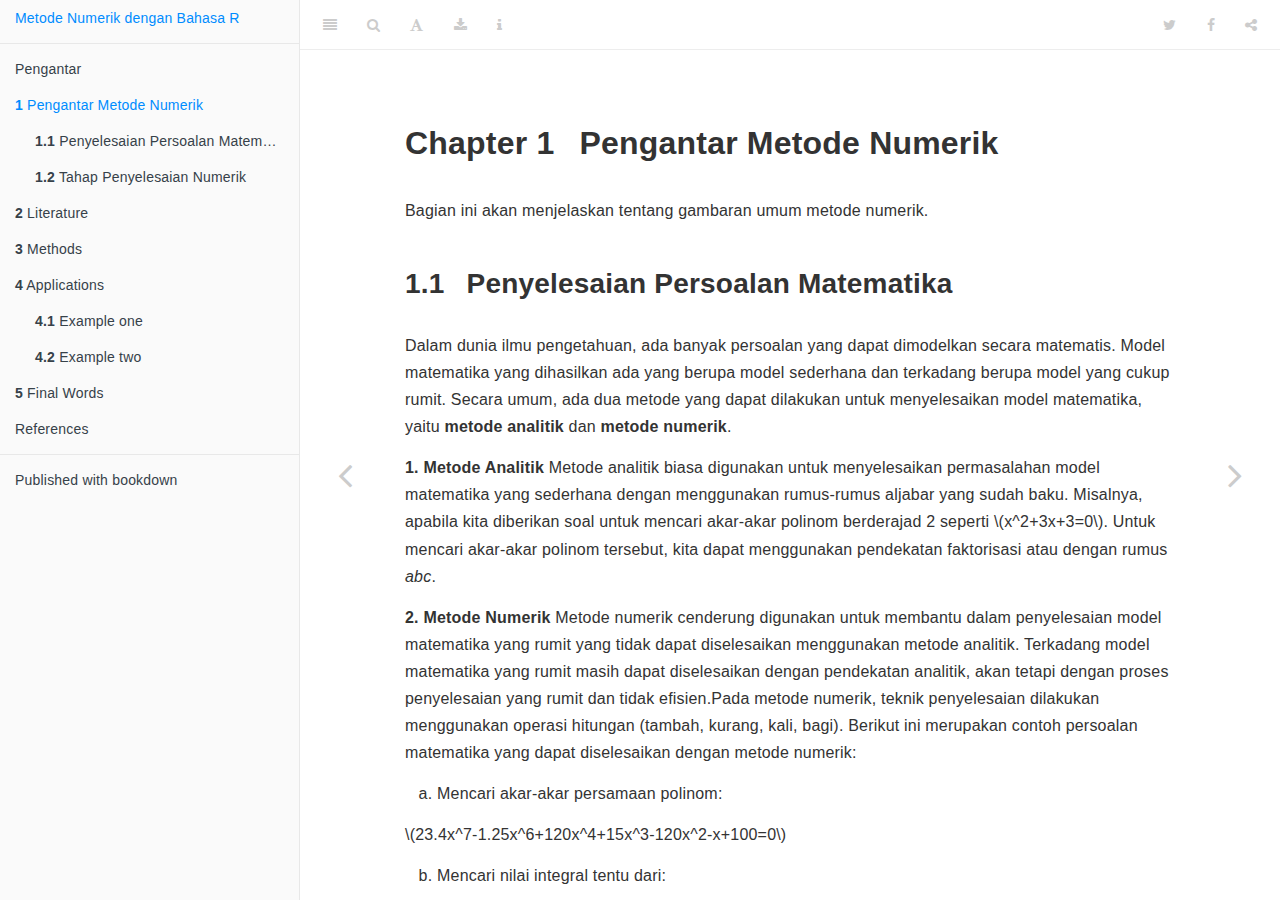
==== Metode Numerik/_book/intro.html @ 208b1498 "Rearrange files and folders" ====
<!DOCTYPE html>
<html lang="" xml:lang="">
<head>

  <meta charset="utf-8" />
  <meta http-equiv="X-UA-Compatible" content="IE=edge" />
  <title>Chapter 1 Pengantar Metode Numerik | Metode Numerik dengan Bahasa R</title>
  <meta name="description" content="Chapter 1 Pengantar Metode Numerik | Metode Numerik dengan Bahasa R" />
  <meta name="generator" content="bookdown 0.21 and GitBook 2.6.7" />

  <meta property="og:title" content="Chapter 1 Pengantar Metode Numerik | Metode Numerik dengan Bahasa R" />
  <meta property="og:type" content="book" />
  
  
  
  

  <meta name="twitter:card" content="summary" />
  <meta name="twitter:title" content="Chapter 1 Pengantar Metode Numerik | Metode Numerik dengan Bahasa R" />
  
  
  

<meta name="author" content="Tim Dosen Matematika Lanjut" />


<meta name="date" content="2020-11-02" />

  <meta name="viewport" content="width=device-width, initial-scale=1" />
  <meta name="apple-mobile-web-app-capable" content="yes" />
  <meta name="apple-mobile-web-app-status-bar-style" content="black" />
  
  
<link rel="prev" href="index.html"/>
<link rel="next" href="literature.html"/>
<script src="libs/jquery-2.2.3/jquery.min.js"></script>
<link href="libs/gitbook-2.6.7/css/style.css" rel="stylesheet" />
<link href="libs/gitbook-2.6.7/css/plugin-table.css" rel="stylesheet" />
<link href="libs/gitbook-2.6.7/css/plugin-bookdown.css" rel="stylesheet" />
<link href="libs/gitbook-2.6.7/css/plugin-highlight.css" rel="stylesheet" />
<link href="libs/gitbook-2.6.7/css/plugin-search.css" rel="stylesheet" />
<link href="libs/gitbook-2.6.7/css/plugin-fontsettings.css" rel="stylesheet" />
<link href="libs/gitbook-2.6.7/css/plugin-clipboard.css" rel="stylesheet" />









<script src="libs/accessible-code-block-0.0.1/empty-anchor.js"></script>
<link href="libs/anchor-sections-1.0/anchor-sections.css" rel="stylesheet" />
<script src="libs/anchor-sections-1.0/anchor-sections.js"></script>



<link rel="stylesheet" href="style.css" type="text/css" />
</head>

<body>



  <div class="book without-animation with-summary font-size-2 font-family-1" data-basepath=".">

    <div class="book-summary">
      <nav role="navigation">

<ul class="summary">
<li><a href="./">Metode Numerik dengan Bahasa R</a></li>

<li class="divider"></li>
<li class="chapter" data-level="" data-path="index.html"><a href="index.html"><i class="fa fa-check"></i>Pengantar</a></li>
<li class="chapter" data-level="1" data-path="intro.html"><a href="intro.html"><i class="fa fa-check"></i><b>1</b> Pengantar Metode Numerik</a><ul>
<li class="chapter" data-level="1.1" data-path="intro.html"><a href="intro.html#penyelesaian-persoalan-matematika"><i class="fa fa-check"></i><b>1.1</b> Penyelesaian Persoalan Matematika</a></li>
<li class="chapter" data-level="1.2" data-path="intro.html"><a href="intro.html#tahap-penyelesaian-numerik"><i class="fa fa-check"></i><b>1.2</b> Tahap Penyelesaian Numerik</a></li>
</ul></li>
<li class="chapter" data-level="2" data-path="literature.html"><a href="literature.html"><i class="fa fa-check"></i><b>2</b> Literature</a></li>
<li class="chapter" data-level="3" data-path="methods.html"><a href="methods.html"><i class="fa fa-check"></i><b>3</b> Methods</a></li>
<li class="chapter" data-level="4" data-path="applications.html"><a href="applications.html"><i class="fa fa-check"></i><b>4</b> Applications</a><ul>
<li class="chapter" data-level="4.1" data-path="applications.html"><a href="applications.html#example-one"><i class="fa fa-check"></i><b>4.1</b> Example one</a></li>
<li class="chapter" data-level="4.2" data-path="applications.html"><a href="applications.html#example-two"><i class="fa fa-check"></i><b>4.2</b> Example two</a></li>
</ul></li>
<li class="chapter" data-level="5" data-path="final-words.html"><a href="final-words.html"><i class="fa fa-check"></i><b>5</b> Final Words</a></li>
<li class="chapter" data-level="" data-path="references.html"><a href="references.html"><i class="fa fa-check"></i>References</a></li>
<li class="divider"></li>
<li><a href="https://github.com/rstudio/bookdown" target="blank">Published with bookdown</a></li>

</ul>

      </nav>
    </div>

    <div class="book-body">
      <div class="body-inner">
        <div class="book-header" role="navigation">
          <h1>
            <i class="fa fa-circle-o-notch fa-spin"></i><a href="./">Metode Numerik dengan Bahasa R</a>
          </h1>
        </div>

        <div class="page-wrapper" tabindex="-1" role="main">
          <div class="page-inner">

            <section class="normal" id="section-">
<div id="intro" class="section level1">
<h1><span class="header-section-number">Chapter 1</span> Pengantar Metode Numerik</h1>
<p>Bagian ini akan menjelaskan tentang gambaran umum metode numerik.</p>
<div id="penyelesaian-persoalan-matematika" class="section level2">
<h2><span class="header-section-number">1.1</span> Penyelesaian Persoalan Matematika</h2>
<p>Dalam dunia ilmu pengetahuan, ada banyak persoalan yang dapat dimodelkan secara matematis. Model matematika yang dihasilkan ada yang berupa model sederhana dan terkadang berupa model yang cukup rumit. Secara umum, ada dua metode yang dapat dilakukan untuk menyelesaikan model matematika, yaitu <strong>metode analitik</strong> dan <strong>metode numerik</strong>.</p>
<p><strong>1. Metode Analitik</strong>
Metode analitik biasa digunakan untuk menyelesaikan permasalahan model matematika yang sederhana dengan menggunakan rumus-rumus aljabar yang sudah baku.
Misalnya, apabila kita diberikan soal untuk mencari akar-akar polinom berderajad 2 seperti <span class="math inline">\(x^2+3x+3=0\)</span>. Untuk mencari akar-akar polinom tersebut, kita dapat menggunakan pendekatan faktorisasi atau dengan rumus <em>abc</em>.</p>
<p><strong>2. Metode Numerik</strong>
Metode numerik cenderung digunakan untuk membantu dalam penyelesaian model matematika yang rumit yang tidak dapat diselesaikan menggunakan metode analitik. Terkadang model matematika yang rumit masih dapat diselesaikan dengan pendekatan analitik, akan tetapi dengan proses penyelesaian yang rumit dan tidak efisien.Pada metode numerik, teknik penyelesaian dilakukan menggunakan operasi hitungan (tambah, kurang, kali, bagi).
Berikut ini merupakan contoh persoalan matematika yang dapat diselesaikan dengan metode numerik:</p>
<ol style="list-style-type: lower-alpha">
<li>Mencari akar-akar persamaan polinom:</li>
</ol>
<p><span class="math inline">\(23.4x^7-1.25x^6+120x^4+15x^3-120x^2-x+100=0\)</span></p>
<ol start="2" style="list-style-type: lower-alpha">
<li>Mencari nilai integral tentu dari:</li>
</ol>
<p><span class="math inline">\(\int_{1.2}^{2.5} (\sqrt{(45.3e^{7x}+\frac{100}{x})^4}+\frac{4}{(x^2+1)} \,dx\)</span></p>
<p><strong>Metode Analitik versus Metode Numerik</strong></p>
<table style="width:100%;">
<colgroup>
<col width="36%" />
<col width="31%" />
<col width="31%" />
</colgroup>
<thead>
<tr class="header">
<th align="left">Perbedaan</th>
<th align="center">Metode Analitik</th>
<th align="right">Metode Numerik</th>
</tr>
</thead>
<tbody>
<tr class="odd">
<td align="left">Persoalan</td>
<td align="center">Sederhana</td>
<td align="right">Sederhana maupun rumit</td>
</tr>
<tr class="even">
<td align="left">Metode Penyelesaian</td>
<td align="center">Menggunakan rumus aljabar yang sudah baku</td>
<td align="right">Menggunakan operasi hitungan aritmatika biasa (+,-,x,:)</td>
</tr>
<tr class="odd">
<td align="left">Solusi</td>
<td align="center">Solusi sejati (galat = 0)</td>
<td align="right">Solusi pendekatan (dengan galat)</td>
</tr>
<tr class="even">
<td align="left">Hasil akhir</td>
<td align="center">Berupa fungsi</td>
<td align="right">Berupa angka</td>
</tr>
</tbody>
</table>
</div>
<div id="tahap-penyelesaian-numerik" class="section level2">
<h2><span class="header-section-number">1.2</span> Tahap Penyelesaian Numerik</h2>
<p>Penyelesaian persoalan dengan pendekatan numerik dapat dilakukan dengan enam tahap berikut:</p>
<ol style="list-style-type: decimal">
<li><p><em>Pemodelan</em></p>
<p>Tahap pemodelan dilakukan dengan memodelkan permasalahan dari dunia nyata ke dalam persamaan matematika, seperti model linier atau non-linier.</p></li>
<li><p><em>Penyederhanaan Model</em></p>
<p>Pada tahap ini, dilakukan proses penyederhanaan model dari hasil pemodelan tahap pertama apabila model yang diperoleh masih terlalu rumit, seperti masih terdapat banyak variabel.</p></li>
<li><p><em>Formulasi Numerik</em></p>
<p>Tahap formulasi numerik diimplementasikan dengan menentukan metode numerik yang akan dipakai secara bersama dengan analisis eror awal (berupa perkiraan eror, penentuan ukuran langkah, dsb.). Setelah itu, baru kemudian disusun algoritme berdasarkan metode numerik yang telah ditentukan.</p></li>
<li><p><em>Pemrograman</em></p>
<p>Hasil formulasi yang telah didapat kemudian diterjemahkan ke dalam bahasa pemrograman tertentu.</p></li>
<li><p><em>Operasional</em></p>
<p>Program komputer yang telah dibuat kemudian diujicobakan dengan data stimulasi dan hasilnya dievaluasi. Setelah diperloleh hasil yang telah sesuai, selanjutnya dioperasikan dengan data yang sebenarnya.</p></li>
<li><p><em>Evaluasi</em></p>
<p>Hasil yang telah diperoleh kemudian diinterpretasikan dengan menganalisis hasil keluaran program dan membandingkannya dengan prinsip dasar untuk memperkirakan kualitas solusi numerik yang dihasilkan.</p></li>
</ol>

</div>
</div>
            </section>

          </div>
        </div>
      </div>
<a href="index.html" class="navigation navigation-prev " aria-label="Previous page"><i class="fa fa-angle-left"></i></a>
<a href="literature.html" class="navigation navigation-next " aria-label="Next page"><i class="fa fa-angle-right"></i></a>
    </div>
  </div>
<script src="libs/gitbook-2.6.7/js/app.min.js"></script>
<script src="libs/gitbook-2.6.7/js/lunr.js"></script>
<script src="libs/gitbook-2.6.7/js/clipboard.min.js"></script>
<script src="libs/gitbook-2.6.7/js/plugin-search.js"></script>
<script src="libs/gitbook-2.6.7/js/plugin-sharing.js"></script>
<script src="libs/gitbook-2.6.7/js/plugin-fontsettings.js"></script>
<script src="libs/gitbook-2.6.7/js/plugin-bookdown.js"></script>
<script src="libs/gitbook-2.6.7/js/jquery.highlight.js"></script>
<script src="libs/gitbook-2.6.7/js/plugin-clipboard.js"></script>
<script>
gitbook.require(["gitbook"], function(gitbook) {
gitbook.start({
"sharing": {
"github": false,
"facebook": true,
"twitter": true,
"linkedin": false,
"weibo": false,
"instapaper": false,
"vk": false,
"all": ["facebook", "twitter", "linkedin", "weibo", "instapaper"]
},
"fontsettings": {
"theme": "white",
"family": "sans",
"size": 2
},
"edit": {
"link": null,
"text": null
},
"history": {
"link": null,
"text": null
},
"view": {
"link": null,
"text": null
},
"download": ["Metode Numerik.pdf", "Metode Numerik.epub"],
"toc": {
"collapse": "subsection"
}
});
});
</script>

<!-- dynamically load mathjax for compatibility with self-contained -->
<script>
  (function () {
    var script = document.createElement("script");
    script.type = "text/javascript";
    var src = "true";
    if (src === "" || src === "true") src = "https://mathjax.rstudio.com/latest/MathJax.js?config=TeX-MML-AM_CHTML";
    if (location.protocol !== "file:")
      if (/^https?:/.test(src))
        src = src.replace(/^https?:/, '');
    script.src = src;
    document.getElementsByTagName("head")[0].appendChild(script);
  })();
</script>
</body>

</html>
---- Metode Numerik/_book/libs/gitbook-2.6.7/css/style.css ----
/*! normalize.css v2.1.0 | MIT License | git.io/normalize */img,legend{border:0}*,.fa{-webkit-font-smoothing:antialiased}.fa-ul>li,sub,sup{position:relative}.book .book-body .page-wrapper .page-inner section.normal hr:after,.book-langs-index .inner .languages:after,.buttons:after,.dropdown-menu .buttons:after{clear:both}body,html{-ms-text-size-adjust:100%;-webkit-text-size-adjust:100%}article,aside,details,figcaption,figure,footer,header,hgroup,main,nav,section,summary{display:block}audio,canvas,video{display:inline-block}.hidden,[hidden]{display:none}audio:not([controls]){display:none;height:0}html{font-family:sans-serif}body,figure{margin:0}a:focus{outline:dotted thin}a:active,a:hover{outline:0}h1{font-size:2em;margin:.67em 0}abbr[title]{border-bottom:1px dotted}b,strong{font-weight:700}dfn{font-style:italic}hr{-moz-box-sizing:content-box;box-sizing:content-box;height:0}mark{background:#ff0;color:#000}code,kbd,pre,samp{font-family:monospace,serif;font-size:1em}pre{white-space:pre-wrap}q{quotes:"\201C" "\201D" "\2018" "\2019"}small{font-size:80%}sub,sup{font-size:75%;line-height:0;vertical-align:baseline}sup{top:-.5em}sub{bottom:-.25em}svg:not(:root){overflow:hidden}fieldset{border:1px solid silver;margin:0 2px;padding:.35em .625em .75em}legend{padding:0}button,input,select,textarea{font-family:inherit;font-size:100%;margin:0}button,input{line-height:normal}button,select{text-transform:none}button,html input[type=button],input[type=reset],input[type=submit]{-webkit-appearance:button;cursor:pointer}button[disabled],html input[disabled]{cursor:default}input[type=checkbox],input[type=radio]{box-sizing:border-box;padding:0}input[type=search]{-webkit-appearance:textfield;-moz-box-sizing:content-box;-webkit-box-sizing:content-box;box-sizing:content-box}input[type=search]::-webkit-search-cancel-button{margin-right:10px;}button::-moz-focus-inner,input::-moz-focus-inner{border:0;padding:0}textarea{overflow:auto;vertical-align:top}table{border-collapse:collapse;border-spacing:0}/*!
 * Preboot v2
 *
 * Open sourced under MIT license by @mdo.
 * Some variables and mixins from Bootstrap (Apache 2 license).
 */.link-inherit,.link-inherit:focus,.link-inherit:hover{color:inherit}.fa,.fa-stack{display:inline-block}/*!
 *  Font Awesome 4.1.0 by @davegandy - http://fontawesome.io - @fontawesome
 *  License - http://fontawesome.io/license (Font: SIL OFL 1.1, CSS: MIT License)
 */@font-face{font-family:FontAwesome;src:url(./fontawesome/fontawesome-webfont.ttf?v=4.1.0) format('truetype');font-weight:400;font-style:normal}.fa{font-family:FontAwesome;font-style:normal;font-weight:400;line-height:1;-moz-osx-font-smoothing:grayscale}.book .book-header,.book .book-summary{font-family:"Helvetica Neue",Helvetica,Arial,sans-serif}.fa-lg{font-size:1.33333333em;line-height:.75em;vertical-align:-15%}.fa-2x{font-size:2em}.fa-3x{font-size:3em}.fa-4x{font-size:4em}.fa-5x{font-size:5em}.fa-fw{width:1.28571429em;text-align:center}.fa-ul{padding-left:0;margin-left:2.14285714em;list-style-type:none}.fa-li{position:absolute;left:-2.14285714em;width:2.14285714em;top:.14285714em;text-align:center}.fa-li.fa-lg{left:-1.85714286em}.fa-border{padding:.2em .25em .15em;border:.08em solid #eee;border-radius:.1em}.pull-right{float:right}.pull-left{float:left}.fa.pull-left{margin-right:.3em}.fa.pull-right{margin-left:.3em}.fa-spin{-webkit-animation:spin 2s infinite linear;-moz-animation:spin 2s infinite linear;-o-animation:spin 2s infinite linear;animation:spin 2s infinite linear}@-moz-keyframes spin{0%{-moz-transform:rotate(0)}100%{-moz-transform:rotate(359deg)}}@-webkit-keyframes spin{0%{-webkit-transform:rotate(0)}100%{-webkit-transform:rotate(359deg)}}@-o-keyframes spin{0%{-o-transform:rotate(0)}100%{-o-transform:rotate(359deg)}}@keyframes spin{0%{-webkit-transform:rotate(0);transform:rotate(0)}100%{-webkit-transform:rotate(359deg);transform:rotate(359deg)}}.fa-rotate-90{filter:progid:DXImageTransform.Microsoft.BasicImage(rotation=1);-webkit-transform:rotate(90deg);-moz-transform:rotate(90deg);-ms-transform:rotate(90deg);-o-transform:rotate(90deg);transform:rotate(90deg)}.fa-rotate-180{filter:progid:DXImageTransform.Microsoft.BasicImage(rotation=2);-webkit-transform:rotate(180deg);-moz-transform:rotate(180deg);-ms-transform:rotate(180deg);-o-transform:rotate(180deg);transform:rotate(180deg)}.fa-rotate-270{filter:progid:DXImageTransform.Microsoft.BasicImage(rotation=3);-webkit-transform:rotate(270deg);-moz-transform:rotate(270deg);-ms-transform:rotate(270deg);-o-transform:rotate(270deg);transform:rotate(270deg)}.fa-flip-horizontal{filter:progid:DXImageTransform.Microsoft.BasicImage(rotation=0, mirror=1);-webkit-transform:scale(-1,1);-moz-transform:scale(-1,1);-ms-transform:scale(-1,1);-o-transform:scale(-1,1);transform:scale(-1,1)}.fa-flip-vertical{filter:progid:DXImageTransform.Microsoft.BasicImage(rotation=2, mirror=1);-webkit-transform:scale(1,-1);-moz-transform:scale(1,-1);-ms-transform:scale(1,-1);-o-transform:scale(1,-1);transform:scale(1,-1)}.fa-stack{position:relative;width:2em;height:2em;line-height:2em;vertical-align:middle}.fa-stack-1x,.fa-stack-2x{position:absolute;left:0;width:100%;text-align:center}.fa-stack-1x{line-height:inherit}.fa-stack-2x{font-size:2em}.fa-inverse{color:#fff}.fa-glass:before{content:"\f000"}.fa-music:before{content:"\f001"}.fa-search:before{content:"\f002"}.fa-envelope-o:before{content:"\f003"}.fa-heart:before{content:"\f004"}.fa-star:before{content:"\f005"}.fa-star-o:before{content:"\f006"}.fa-user:before{content:"\f007"}.fa-film:before{content:"\f008"}.fa-th-large:before{content:"\f009"}.fa-th:before{content:"\f00a"}.fa-th-list:before{content:"\f00b"}.fa-check:before{content:"\f00c"}.fa-times:before{content:"\f00d"}.fa-search-plus:before{content:"\f00e"}.fa-search-minus:before{content:"\f010"}.fa-power-off:before{content:"\f011"}.fa-signal:before{content:"\f012"}.fa-cog:before,.fa-gear:before{content:"\f013"}.fa-trash-o:before{content:"\f014"}.fa-home:before{content:"\f015"}.fa-file-o:before{content:"\f016"}.fa-clock-o:before{content:"\f017"}.fa-road:before{content:"\f018"}.fa-download:before{content:"\f019"}.fa-arrow-circle-o-down:before{content:"\f01a"}.fa-arrow-circle-o-up:before{content:"\f01b"}.fa-inbox:before{content:"\f01c"}.fa-play-circle-o:before{content:"\f01d"}.fa-repeat:before,.fa-rotate-right:before{content:"\f01e"}.fa-refresh:before{content:"\f021"}.fa-list-alt:before{content:"\f022"}.fa-lock:before{content:"\f023"}.fa-flag:before{content:"\f024"}.fa-headphones:before{content:"\f025"}.fa-volume-off:before{content:"\f026"}.fa-volume-down:before{content:"\f027"}.fa-volume-up:before{content:"\f028"}.fa-qrcode:before{content:"\f029"}.fa-barcode:before{content:"\f02a"}.fa-tag:before{content:"\f02b"}.fa-tags:before{content:"\f02c"}.fa-book:before{content:"\f02d"}.fa-bookmark:before{content:"\f02e"}.fa-print:before{content:"\f02f"}.fa-camera:before{content:"\f030"}.fa-font:before{content:"\f031"}.fa-bold:before{content:"\f032"}.fa-italic:before{content:"\f033"}.fa-text-height:before{content:"\f034"}.fa-text-width:before{content:"\f035"}.fa-align-left:before{content:"\f036"}.fa-align-center:before{content:"\f037"}.fa-align-right:before{content:"\f038"}.fa-align-justify:before{content:"\f039"}.fa-list:before{content:"\f03a"}.fa-dedent:before,.fa-outdent:before{content:"\f03b"}.fa-indent:before{content:"\f03c"}.fa-video-camera:before{content:"\f03d"}.fa-image:before,.fa-photo:before,.fa-picture-o:before{content:"\f03e"}.fa-pencil:before{content:"\f040"}.fa-map-marker:before{content:"\f041"}.fa-adjust:before{content:"\f042"}.fa-tint:before{content:"\f043"}.fa-edit:before,.fa-pencil-square-o:before{content:"\f044"}.fa-share-square-o:before{content:"\f045"}.fa-check-square-o:before{content:"\f046"}.fa-arrows:before{content:"\f047"}.fa-step-backward:before{content:"\f048"}.fa-fast-backward:before{content:"\f049"}.fa-backward:before{content:"\f04a"}.fa-play:before{content:"\f04b"}.fa-pause:before{content:"\f04c"}.fa-stop:before{content:"\f04d"}.fa-forward:before{content:"\f04e"}.fa-fast-forward:before{content:"\f050"}.fa-step-forward:before{content:"\f051"}.fa-eject:before{content:"\f052"}.fa-chevron-left:before{content:"\f053"}.fa-chevron-right:before{content:"\f054"}.fa-plus-circle:before{content:"\f055"}.fa-minus-circle:before{content:"\f056"}.fa-times-circle:before{content:"\f057"}.fa-check-circle:before{content:"\f058"}.fa-question-circle:before{content:"\f059"}.fa-info-circle:before{content:"\f05a"}.fa-crosshairs:before{content:"\f05b"}.fa-times-circle-o:before{content:"\f05c"}.fa-check-circle-o:before{content:"\f05d"}.fa-ban:before{content:"\f05e"}.fa-arrow-left:before{content:"\f060"}.fa-arrow-right:before{content:"\f061"}.fa-arrow-up:before{content:"\f062"}.fa-arrow-down:before{content:"\f063"}.fa-mail-forward:before,.fa-share:before{content:"\f064"}.fa-expand:before{content:"\f065"}.fa-compress:before{content:"\f066"}.fa-plus:before{content:"\f067"}.fa-minus:before{content:"\f068"}.fa-asterisk:before{content:"\f069"}.fa-exclamation-circle:before{content:"\f06a"}.fa-gift:before{content:"\f06b"}.fa-leaf:before{content:"\f06c"}.fa-fire:before{content:"\f06d"}.fa-eye:before{content:"\f06e"}.fa-eye-slash:before{content:"\f070"}.fa-exclamation-triangle:before,.fa-warning:before{content:"\f071"}.fa-plane:before{content:"\f072"}.fa-calendar:before{content:"\f073"}.fa-random:before{content:"\f074"}.fa-comment:before{content:"\f075"}.fa-magnet:before{content:"\f076"}.fa-chevron-up:before{content:"\f077"}.fa-chevron-down:before{content:"\f078"}.fa-retweet:before{content:"\f079"}.fa-shopping-cart:before{content:"\f07a"}.fa-folder:before{content:"\f07b"}.fa-folder-open:before{content:"\f07c"}.fa-arrows-v:before{content:"\f07d"}.fa-arrows-h:before{content:"\f07e"}.fa-bar-chart-o:before{content:"\f080"}.fa-twitter-square:before{content:"\f081"}.fa-facebook-square:before{content:"\f082"}.fa-camera-retro:before{content:"\f083"}.fa-key:before{content:"\f084"}.fa-cogs:before,.fa-gears:before{content:"\f085"}.fa-comments:before{content:"\f086"}.fa-thumbs-o-up:before{content:"\f087"}.fa-thumbs-o-down:before{content:"\f088"}.fa-star-half:before{content:"\f089"}.fa-heart-o:before{content:"\f08a"}.fa-sign-out:before{content:"\f08b"}.fa-linkedin-square:before{content:"\f08c"}.fa-thumb-tack:before{content:"\f08d"}.fa-external-link:before{content:"\f08e"}.fa-sign-in:before{content:"\f090"}.fa-trophy:before{content:"\f091"}.fa-github-square:before{content:"\f092"}.fa-upload:before{content:"\f093"}.fa-lemon-o:before{content:"\f094"}.fa-phone:before{content:"\f095"}.fa-square-o:before{content:"\f096"}.fa-bookmark-o:before{content:"\f097"}.fa-phone-square:before{content:"\f098"}.fa-twitter:before{content:"\f099"}.fa-facebook:before{content:"\f09a"}.fa-github:before{content:"\f09b"}.fa-unlock:before{content:"\f09c"}.fa-credit-card:before{content:"\f09d"}.fa-rss:before{content:"\f09e"}.fa-hdd-o:before{content:"\f0a0"}.fa-bullhorn:before{content:"\f0a1"}.fa-bell:before{content:"\f0f3"}.fa-certificate:before{content:"\f0a3"}.fa-hand-o-right:before{content:"\f0a4"}.fa-hand-o-left:before{content:"\f0a5"}.fa-hand-o-up:before{content:"\f0a6"}.fa-hand-o-down:before{content:"\f0a7"}.fa-arrow-circle-left:before{content:"\f0a8"}.fa-arrow-circle-right:before{content:"\f0a9"}.fa-arrow-circle-up:before{content:"\f0aa"}.fa-arrow-circle-down:before{content:"\f0ab"}.fa-globe:before{content:"\f0ac"}.fa-wrench:before{content:"\f0ad"}.fa-tasks:before{content:"\f0ae"}.fa-filter:before{content:"\f0b0"}.fa-briefcase:before{content:"\f0b1"}.fa-arrows-alt:before{content:"\f0b2"}.fa-group:before,.fa-users:before{content:"\f0c0"}.fa-chain:before,.fa-link:before{content:"\f0c1"}.fa-cloud:before{content:"\f0c2"}.fa-flask:before{content:"\f0c3"}.fa-cut:before,.fa-scissors:before{content:"\f0c4"}.fa-copy:before,.fa-files-o:before{content:"\f0c5"}.fa-paperclip:before{content:"\f0c6"}.fa-floppy-o:before,.fa-save:before{content:"\f0c7"}.fa-square:before{content:"\f0c8"}.fa-bars:before,.fa-navicon:before,.fa-reorder:before{content:"\f0c9"}.fa-list-ul:before{content:"\f0ca"}.fa-list-ol:before{content:"\f0cb"}.fa-strikethrough:before{content:"\f0cc"}.fa-underline:before{content:"\f0cd"}.fa-table:before{content:"\f0ce"}.fa-magic:before{content:"\f0d0"}.fa-truck:before{content:"\f0d1"}.fa-pinterest:before{content:"\f0d2"}.fa-pinterest-square:before{content:"\f0d3"}.fa-google-plus-square:before{content:"\f0d4"}.fa-google-plus:before{content:"\f0d5"}.fa-money:before{content:"\f0d6"}.fa-caret-down:before{content:"\f0d7"}.fa-caret-up:before{content:"\f0d8"}.fa-caret-left:before{content:"\f0d9"}.fa-caret-right:before{content:"\f0da"}.fa-columns:before{content:"\f0db"}.fa-sort:before,.fa-unsorted:before{content:"\f0dc"}.fa-sort-desc:before,.fa-sort-down:before{content:"\f0dd"}.fa-sort-asc:before,.fa-sort-up:before{content:"\f0de"}.fa-envelope:before{content:"\f0e0"}.fa-linkedin:before{content:"\f0e1"}.fa-rotate-left:before,.fa-undo:before{content:"\f0e2"}.fa-gavel:before,.fa-legal:before{content:"\f0e3"}.fa-dashboard:before,.fa-tachometer:before{content:"\f0e4"}.fa-comment-o:before{content:"\f0e5"}.fa-comments-o:before{content:"\f0e6"}.fa-bolt:before,.fa-flash:before{content:"\f0e7"}.fa-sitemap:before{content:"\f0e8"}.fa-umbrella:before{content:"\f0e9"}.fa-clipboard:before,.fa-paste:before{content:"\f0ea"}.fa-lightbulb-o:before{content:"\f0eb"}.fa-exchange:before{content:"\f0ec"}.fa-cloud-download:before{content:"\f0ed"}.fa-cloud-upload:before{content:"\f0ee"}.fa-user-md:before{content:"\f0f0"}.fa-stethoscope:before{content:"\f0f1"}.fa-suitcase:before{content:"\f0f2"}.fa-bell-o:before{content:"\f0a2"}.fa-coffee:before{content:"\f0f4"}.fa-cutlery:before{content:"\f0f5"}.fa-file-text-o:before{content:"\f0f6"}.fa-building-o:before{content:"\f0f7"}.fa-hospital-o:before{content:"\f0f8"}.fa-ambulance:before{content:"\f0f9"}.fa-medkit:before{content:"\f0fa"}.fa-fighter-jet:before{content:"\f0fb"}.fa-beer:before{content:"\f0fc"}.fa-h-square:before{content:"\f0fd"}.fa-plus-square:before{content:"\f0fe"}.fa-angle-double-left:before{content:"\f100"}.fa-angle-double-right:before{content:"\f101"}.fa-angle-double-up:before{content:"\f102"}.fa-angle-double-down:before{content:"\f103"}.fa-angle-left:before{content:"\f104"}.fa-angle-right:before{content:"\f105"}.fa-angle-up:before{content:"\f106"}.fa-angle-down:before{content:"\f107"}.fa-desktop:before{content:"\f108"}.fa-laptop:before{content:"\f109"}.fa-tablet:before{content:"\f10a"}.fa-mobile-phone:before,.fa-mobile:before{content:"\f10b"}.fa-circle-o:before{content:"\f10c"}.fa-quote-left:before{content:"\f10d"}.fa-quote-right:before{content:"\f10e"}.fa-spinner:before{content:"\f110"}.fa-circle:before{content:"\f111"}.fa-mail-reply:before,.fa-reply:before{content:"\f112"}.fa-github-alt:before{content:"\f113"}.fa-folder-o:before{content:"\f114"}.fa-folder-open-o:before{content:"\f115"}.fa-smile-o:before{content:"\f118"}.fa-frown-o:before{content:"\f119"}.fa-meh-o:before{content:"\f11a"}.fa-gamepad:before{content:"\f11b"}.fa-keyboard-o:before{content:"\f11c"}.fa-flag-o:before{content:"\f11d"}.fa-flag-checkered:before{content:"\f11e"}.fa-terminal:before{content:"\f120"}.fa-code:before{content:"\f121"}.fa-mail-reply-all:before,.fa-reply-all:before{content:"\f122"}.fa-star-half-empty:before,.fa-star-half-full:before,.fa-star-half-o:before{content:"\f123"}.fa-location-arrow:before{content:"\f124"}.fa-crop:before{content:"\f125"}.fa-code-fork:before{content:"\f126"}.fa-chain-broken:before,.fa-unlink:before{content:"\f127"}.fa-question:before{content:"\f128"}.fa-info:before{content:"\f129"}.fa-exclamation:before{content:"\f12a"}.fa-superscript:before{content:"\f12b"}.fa-subscript:before{content:"\f12c"}.fa-eraser:before{content:"\f12d"}.fa-puzzle-piece:before{content:"\f12e"}.fa-microphone:before{content:"\f130"}.fa-microphone-slash:before{content:"\f131"}.fa-shield:before{content:"\f132"}.fa-calendar-o:before{content:"\f133"}.fa-fire-extinguisher:before{content:"\f134"}.fa-rocket:before{content:"\f135"}.fa-maxcdn:before{content:"\f136"}.fa-chevron-circle-left:before{content:"\f137"}.fa-chevron-circle-right:before{content:"\f138"}.fa-chevron-circle-up:before{content:"\f139"}.fa-chevron-circle-down:before{content:"\f13a"}.fa-html5:before{content:"\f13b"}.fa-css3:before{content:"\f13c"}.fa-anchor:before{content:"\f13d"}.fa-unlock-alt:before{content:"\f13e"}.fa-bullseye:before{content:"\f140"}.fa-ellipsis-h:before{content:"\f141"}.fa-ellipsis-v:before{content:"\f142"}.fa-rss-square:before{content:"\f143"}.fa-play-circle:before{content:"\f144"}.fa-ticket:before{content:"\f145"}.fa-minus-square:before{content:"\f146"}.fa-minus-square-o:before{content:"\f147"}.fa-level-up:before{content:"\f148"}.fa-level-down:before{content:"\f149"}.fa-check-square:before{content:"\f14a"}.fa-pencil-square:before{content:"\f14b"}.fa-external-link-square:before{content:"\f14c"}.fa-share-square:before{content:"\f14d"}.fa-compass:before{content:"\f14e"}.fa-caret-square-o-down:before,.fa-toggle-down:before{content:"\f150"}.fa-caret-square-o-up:before,.fa-toggle-up:before{content:"\f151"}.fa-caret-square-o-right:before,.fa-toggle-right:before{content:"\f152"}.fa-eur:before,.fa-euro:before{content:"\f153"}.fa-gbp:before{content:"\f154"}.fa-dollar:before,.fa-usd:before{content:"\f155"}.fa-inr:before,.fa-rupee:before{content:"\f156"}.fa-cny:before,.fa-jpy:before,.fa-rmb:before,.fa-yen:before{content:"\f157"}.fa-rouble:before,.fa-rub:before,.fa-ruble:before{content:"\f158"}.fa-krw:before,.fa-won:before{content:"\f159"}.fa-bitcoin:before,.fa-btc:before{content:"\f15a"}.fa-file:before{content:"\f15b"}.fa-file-text:before{content:"\f15c"}.fa-sort-alpha-asc:before{content:"\f15d"}.fa-sort-alpha-desc:before{content:"\f15e"}.fa-sort-amount-asc:before{content:"\f160"}.fa-sort-amount-desc:before{content:"\f161"}.fa-sort-numeric-asc:before{content:"\f162"}.fa-sort-numeric-desc:before{content:"\f163"}.fa-thumbs-up:before{content:"\f164"}.fa-thumbs-down:before{content:"\f165"}.fa-youtube-square:before{content:"\f166"}.fa-youtube:before{content:"\f167"}.fa-xing:before{content:"\f168"}.fa-xing-square:before{content:"\f169"}.fa-youtube-play:before{content:"\f16a"}.fa-dropbox:before{content:"\f16b"}.fa-stack-overflow:before{content:"\f16c"}.fa-instagram:before{content:"\f16d"}.fa-flickr:before{content:"\f16e"}.fa-adn:before{content:"\f170"}.fa-bitbucket:before{content:"\f171"}.fa-bitbucket-square:before{content:"\f172"}.fa-tumblr:before{content:"\f173"}.fa-tumblr-square:before{content:"\f174"}.fa-long-arrow-down:before{content:"\f175"}.fa-long-arrow-up:before{content:"\f176"}.fa-long-arrow-left:before{content:"\f177"}.fa-long-arrow-right:before{content:"\f178"}.fa-apple:before{content:"\f179"}.fa-windows:before{content:"\f17a"}.fa-android:before{content:"\f17b"}.fa-linux:before{content:"\f17c"}.fa-dribbble:before{content:"\f17d"}.fa-skype:before{content:"\f17e"}.fa-foursquare:before{content:"\f180"}.fa-trello:before{content:"\f181"}.fa-female:before{content:"\f182"}.fa-male:before{content:"\f183"}.fa-gittip:before{content:"\f184"}.fa-sun-o:before{content:"\f185"}.fa-moon-o:before{content:"\f186"}.fa-archive:before{content:"\f187"}.fa-bug:before{content:"\f188"}.fa-vk:before{content:"\f189"}.fa-weibo:before{content:"\f18a"}.fa-renren:before{content:"\f18b"}.fa-pagelines:before{content:"\f18c"}.fa-stack-exchange:before{content:"\f18d"}.fa-arrow-circle-o-right:before{content:"\f18e"}.fa-arrow-circle-o-left:before{content:"\f190"}.fa-caret-square-o-left:before,.fa-toggle-left:before{content:"\f191"}.fa-dot-circle-o:before{content:"\f192"}.fa-wheelchair:before{content:"\f193"}.fa-vimeo-square:before{content:"\f194"}.fa-try:before,.fa-turkish-lira:before{content:"\f195"}.fa-plus-square-o:before{content:"\f196"}.fa-space-shuttle:before{content:"\f197"}.fa-slack:before{content:"\f198"}.fa-envelope-square:before{content:"\f199"}.fa-wordpress:before{content:"\f19a"}.fa-openid:before{content:"\f19b"}.fa-bank:before,.fa-institution:before,.fa-university:before{content:"\f19c"}.fa-graduation-cap:before,.fa-mortar-board:before{content:"\f19d"}.fa-yahoo:before{content:"\f19e"}.fa-google:before{content:"\f1a0"}.fa-reddit:before{content:"\f1a1"}.fa-reddit-square:before{content:"\f1a2"}.fa-stumbleupon-circle:before{content:"\f1a3"}.fa-stumbleupon:before{content:"\f1a4"}.fa-delicious:before{content:"\f1a5"}.fa-digg:before{content:"\f1a6"}.fa-pied-piper-square:before,.fa-pied-piper:before{content:"\f1a7"}.fa-pied-piper-alt:before{content:"\f1a8"}.fa-drupal:before{content:"\f1a9"}.fa-joomla:before{content:"\f1aa"}.fa-language:before{content:"\f1ab"}.fa-fax:before{content:"\f1ac"}.fa-building:before{content:"\f1ad"}.fa-child:before{content:"\f1ae"}.fa-paw:before{content:"\f1b0"}.fa-spoon:before{content:"\f1b1"}.fa-cube:before{content:"\f1b2"}.fa-cubes:before{content:"\f1b3"}.fa-behance:before{content:"\f1b4"}.fa-behance-square:before{content:"\f1b5"}.fa-steam:before{content:"\f1b6"}.fa-steam-square:before{content:"\f1b7"}.fa-recycle:before{content:"\f1b8"}.fa-automobile:before,.fa-car:before{content:"\f1b9"}.fa-cab:before,.fa-taxi:before{content:"\f1ba"}.fa-tree:before{content:"\f1bb"}.fa-spotify:before{content:"\f1bc"}.fa-deviantart:before{content:"\f1bd"}.fa-soundcloud:before{content:"\f1be"}.fa-database:before{content:"\f1c0"}.fa-file-pdf-o:before{content:"\f1c1"}.fa-file-word-o:before{content:"\f1c2"}.fa-file-excel-o:before{content:"\f1c3"}.fa-file-powerpoint-o:before{content:"\f1c4"}.fa-file-image-o:before,.fa-file-photo-o:before,.fa-file-picture-o:before{content:"\f1c5"}.fa-file-archive-o:before,.fa-file-zip-o:before{content:"\f1c6"}.fa-file-audio-o:before,.fa-file-sound-o:before{content:"\f1c7"}.fa-file-movie-o:before,.fa-file-video-o:before{content:"\f1c8"}.fa-file-code-o:before{content:"\f1c9"}.fa-vine:before{content:"\f1ca"}.fa-codepen:before{content:"\f1cb"}.fa-jsfiddle:before{content:"\f1cc"}.fa-life-bouy:before,.fa-life-ring:before,.fa-life-saver:before,.fa-support:before{content:"\f1cd"}.fa-circle-o-notch:before{content:"\f1ce"}.fa-ra:before,.fa-rebel:before{content:"\f1d0"}.fa-empire:before,.fa-ge:before{content:"\f1d1"}.fa-git-square:before{content:"\f1d2"}.fa-git:before{content:"\f1d3"}.fa-hacker-news:before{content:"\f1d4"}.fa-tencent-weibo:before{content:"\f1d5"}.fa-qq:before{content:"\f1d6"}.fa-wechat:before,.fa-weixin:before{content:"\f1d7"}.fa-paper-plane:before,.fa-send:before{content:"\f1d8"}.fa-paper-plane-o:before,.fa-send-o:before{content:"\f1d9"}.fa-history:before{content:"\f1da"}.fa-circle-thin:before{content:"\f1db"}.fa-header:before{content:"\f1dc"}.fa-paragraph:before{content:"\f1dd"}.fa-sliders:before{content:"\f1de"}.fa-share-alt:before{content:"\f1e0"}.fa-share-alt-square:before{content:"\f1e1"}.fa-bomb:before{content:"\f1e2"}.book-langs-index{width:100%;height:100%;padding:40px 0;margin:0;overflow:auto}@media (max-width:600px){.book-langs-index{padding:0}}.book-langs-index .inner{max-width:600px;width:100%;margin:0 auto;padding:30px;background:#fff;border-radius:3px}.book-langs-index .inner h3{margin:0}.book-langs-index .inner .languages{list-style:none;padding:20px 30px;margin-top:20px;border-top:1px solid #eee}.book-langs-index .inner .languages:after,.book-langs-index .inner .languages:before{content:" ";display:table;line-height:0}.book-langs-index .inner .languages li{width:50%;float:left;padding:10px 5px;font-size:16px}@media (max-width:600px){.book-langs-index .inner .languages li{width:100%;max-width:100%}}.book .book-header{overflow:visible;height:50px;padding:0 8px;z-index:2;font-size:.85em;color:#7e888b;background:0 0}.book .book-header .btn{display:block;height:50px;padding:0 15px;border-bottom:none;color:#ccc;text-transform:uppercase;line-height:50px;-webkit-box-shadow:none!important;box-shadow:none!important;position:relative;font-size:14px}.book .book-header .btn:hover{position:relative;text-decoration:none;color:#444;background:0 0}.book .book-header h1{margin:0;font-size:20px;font-weight:200;text-align:center;line-height:50px;opacity:0;padding-left:200px;padding-right:200px;-webkit-transition:opacity .2s ease;-moz-transition:opacity .2s ease;-o-transition:opacity .2s ease;transition:opacity .2s ease;overflow:hidden;text-overflow:ellipsis;white-space:nowrap}.book .book-header h1 a,.book .book-header h1 a:hover{color:inherit;text-decoration:none}@media (max-width:1000px){.book .book-header h1{display:none}}.book .book-header h1 i{display:none}.book .book-header:hover h1{opacity:1}.book.is-loading .book-header h1 i{display:inline-block}.book.is-loading .book-header h1 a{display:none}.dropdown{position:relative}.dropdown-menu{position:absolute;top:100%;left:0;z-index:100;display:none;float:left;min-width:160px;padding:0;margin:2px 0 0;list-style:none;font-size:14px;background-color:#fafafa;border:1px solid rgba(0,0,0,.07);border-radius:1px;-webkit-box-shadow:0 6px 12px rgba(0,0,0,.175);box-shadow:0 6px 12px rgba(0,0,0,.175);background-clip:padding-box}.dropdown-menu.open{display:block}.dropdown-menu.dropdown-left{left:auto;right:4%}.dropdown-menu.dropdown-left .dropdown-caret{right:14px;left:auto}.dropdown-menu .dropdown-caret{position:absolute;top:-8px;left:14px;width:18px;height:10px;float:left;overflow:hidden}.dropdown-menu .dropdown-caret .caret-inner,.dropdown-menu .dropdown-caret .caret-outer{display:inline-block;top:0;border-left:9px solid transparent;border-right:9px solid transparent;position:absolute}.dropdown-menu .dropdown-caret .caret-outer{border-bottom:9px solid rgba(0,0,0,.1);height:auto;left:0;width:auto;margin-left:-1px}.dropdown-menu .dropdown-caret .caret-inner{margin-top:-1px;top:1px;border-bottom:9px solid #fafafa}.dropdown-menu .buttons{border-bottom:1px solid rgba(0,0,0,.07)}.dropdown-menu .buttons:after,.dropdown-menu .buttons:before{content:" ";display:table;line-height:0}.dropdown-menu .buttons:last-child{border-bottom:none}.dropdown-menu .buttons .button{border:0;background-color:transparent;color:#a6a6a6;width:100%;text-align:center;float:left;line-height:1.42857143;padding:8px 4px}.alert,.dropdown-menu .buttons .button:hover{color:#444}.dropdown-menu .buttons .button:focus,.dropdown-menu .buttons .button:hover{outline:0}.dropdown-menu .buttons .button.size-2{width:50%}.dropdown-menu .buttons .button.size-3{width:33%}.alert{padding:15px;margin-bottom:20px;background:#eee;border-bottom:5px solid #ddd}.alert-success{background:#dff0d8;border-color:#d6e9c6;color:#3c763d}.alert-info{background:#d9edf7;border-color:#bce8f1;color:#31708f}.alert-danger{background:#f2dede;border-color:#ebccd1;color:#a94442}.alert-warning{background:#fcf8e3;border-color:#faebcc;color:#8a6d3b}.book .book-summary{position:absolute;top:0;left:-300px;bottom:0;z-index:1;width:300px;color:#364149;background:#fafafa;border-right:1px solid rgba(0,0,0,.07);-webkit-transition:left 250ms ease;-moz-transition:left 250ms ease;-o-transition:left 250ms ease;transition:left 250ms ease}.book .book-summary ul.summary{position:absolute;top:0;left:0;right:0;bottom:0;overflow-y:auto;list-style:none;margin:0;padding:0;-webkit-transition:top .5s ease;-moz-transition:top .5s ease;-o-transition:top .5s ease;transition:top .5s ease}.book .book-summary ul.summary li{list-style:none}.book .book-summary ul.summary li.divider{height:1px;margin:7px 0;overflow:hidden;background:rgba(0,0,0,.07)}.book .book-summary ul.summary li i.fa-check{display:none;position:absolute;right:9px;top:16px;font-size:9px;color:#3c3}.book .book-summary ul.summary li.done>a{color:#364149;font-weight:400}.book .book-summary ul.summary li.done>a i{display:inline}.book .book-summary ul.summary li a,.book .book-summary ul.summary li span{display:block;padding:10px 15px;border-bottom:none;color:#364149;background:0 0;text-overflow:ellipsis;overflow:hidden;white-space:nowrap;position:relative}.book .book-summary ul.summary li span{cursor:not-allowed;opacity:.3;filter:alpha(opacity=30)}.book .book-summary ul.summary li a:hover,.book .book-summary ul.summary li.active>a{color:#008cff;background:0 0;text-decoration:none}.book .book-summary ul.summary li ul{padding-left:20px}@media (max-width:600px){.book .book-summary{width:calc(100% - 60px);bottom:0;left:-100%}}.book.with-summary .book-summary{left:0}.book.without-animation .book-summary{-webkit-transition:none!important;-moz-transition:none!important;-o-transition:none!important;transition:none!important}.book{position:relative;width:100%;height:100%}.book .book-body,.book .book-body .body-inner{position:absolute;top:0;left:0;overflow-y:auto;bottom:0;right:0}.book .book-body{color:#000;background:#fff;-webkit-transition:left 250ms ease;-moz-transition:left 250ms ease;-o-transition:left 250ms ease;transition:left 250ms ease}.book .book-body .page-wrapper{position:relative;outline:0}.book .book-body .page-wrapper .page-inner{max-width:800px;margin:0 auto;padding:20px 0 40px}.book .book-body .page-wrapper .page-inner section{margin:0;padding:5px 15px;background:#fff;border-radius:2px;line-height:1.7;font-size:1.6rem}.book .book-body .page-wrapper .page-inner .btn-group .btn{border-radius:0;background:#eee;border:0}@media (max-width:1240px){.book .book-body{-webkit-transition:-webkit-transform 250ms ease;-moz-transition:-moz-transform 250ms ease;-o-transition:-o-transform 250ms ease;transition:transform 250ms ease;padding-bottom:20px}.book .book-body .body-inner{position:static;min-height:calc(100% - 50px)}}@media (min-width:600px){.book.with-summary .book-body{left:300px}}@media (max-width:600px){.book.with-summary{overflow:hidden}.book.with-summary .book-body{-webkit-transform:translate(calc(100% - 60px),0);-moz-transform:translate(calc(100% - 60px),0);-ms-transform:translate(calc(100% - 60px),0);-o-transform:translate(calc(100% - 60px),0);transform:translate(calc(100% - 60px),0)}}.book.without-animation .book-body{-webkit-transition:none!important;-moz-transition:none!important;-o-transition:none!important;transition:none!important}.buttons:after,.buttons:before{content:" ";display:table;line-height:0}.button{border:0;background:#eee;color:#666;width:100%;text-align:center;float:left;line-height:1.42857143;padding:8px 4px}.button:hover{color:#444}.button:focus,.button:hover{outline:0}.button.size-2{width:50%}.button.size-3{width:33%}.book .book-body .page-wrapper .page-inner section{display:none}.book .book-body .page-wrapper .page-inner section.normal{display:block;word-wrap:break-word;overflow:hidden;color:#333;line-height:1.7;text-size-adjust:100%;-ms-text-size-adjust:100%;-webkit-text-size-adjust:100%;-moz-text-size-adjust:100%}.book .book-body .page-wrapper .page-inner section.normal *{box-sizing:border-box;-webkit-box-sizing:border-box;}.book .book-body .page-wrapper .page-inner section.normal>:first-child{margin-top:0!important}.book .book-body .page-wrapper .page-inner section.normal>:last-child{margin-bottom:0!important}.book .book-body .page-wrapper .page-inner section.normal blockquote,.book .book-body .page-wrapper .page-inner section.normal code,.book .book-body .page-wrapper .page-inner section.normal figure,.book .book-body .page-wrapper .page-inner section.normal img,.book .book-body .page-wrapper .page-inner section.normal pre,.book .book-body .page-wrapper .page-inner section.normal table,.book .book-body .page-wrapper .page-inner section.normal tr{page-break-inside:avoid}.book .book-body .page-wrapper .page-inner section.normal h2,.book .book-body .page-wrapper .page-inner section.normal h3,.book .book-body .page-wrapper .page-inner section.normal h4,.book .book-body .page-wrapper .page-inner section.normal h5,.book .book-body .page-wrapper .page-inner section.normal p{orphans:3;widows:3}.book .book-body .page-wrapper .page-inner section.normal h1,.book .book-body .page-wrapper .page-inner section.normal h2,.book .book-body .page-wrapper .page-inner section.normal h3,.book .book-body .page-wrapper .page-inner section.normal h4,.book .book-body .page-wrapper .page-inner section.normal h5{page-break-after:avoid}.book .book-body .page-wrapper .page-inner section.normal b,.book .book-body .page-wrapper .page-inner section.normal strong{font-weight:700}.book .book-body .page-wrapper .page-inner section.normal em{font-style:italic}.book .book-body .page-wrapper .page-inner section.normal blockquote,.book .book-body .page-wrapper .page-inner section.normal dl,.book .book-body .page-wrapper .page-inner section.normal ol,.book .book-body .page-wrapper .page-inner section.normal p,.book .book-body .page-wrapper .page-inner section.normal table,.book .book-body .page-wrapper .page-inner section.normal ul{margin-top:0;margin-bottom:.85em}.book .book-body .page-wrapper .page-inner section.normal a{color:#4183c4;text-decoration:none;background:0 0}.book .book-body .page-wrapper .page-inner section.normal a:active,.book .book-body .page-wrapper .page-inner section.normal a:focus,.book .book-body .page-wrapper .page-inner section.normal a:hover{outline:0;text-decoration:underline}.book .book-body .page-wrapper .page-inner section.normal img{border:0;max-width:100%}.book .book-body .page-wrapper .page-inner section.normal hr{height:4px;padding:0;margin:1.7em 0;overflow:hidden;background-color:#e7e7e7;border:none}.book .book-body .page-wrapper .page-inner section.normal hr:after,.book .book-body .page-wrapper .page-inner section.normal hr:before{display:table;content:" "}.book .book-body .page-wrapper .page-inner section.normal h1,.book .book-body .page-wrapper .page-inner section.normal h2,.book .book-body .page-wrapper .page-inner section.normal h3,.book .book-body .page-wrapper .page-inner section.normal h4,.book .book-body .page-wrapper .page-inner section.normal h5,.book .book-body .page-wrapper .page-inner section.normal h6{margin-top:1.275em;margin-bottom:.85em;}.book .book-body .page-wrapper .page-inner section.normal h1{font-size:2em}.book .book-body .page-wrapper .page-inner section.normal h2{font-size:1.75em}.book .book-body .page-wrapper .page-inner section.normal h3{font-size:1.5em}.book .book-body .page-wrapper .page-inner section.normal h4{font-size:1.25em}.book .book-body .page-wrapper .page-inner section.normal h5{font-size:1em}.book .book-body .page-wrapper .page-inner section.normal h6{font-size:1em;color:#777}.book .book-body .page-wrapper .page-inner section.normal code,.book .book-body .page-wrapper .page-inner section.normal pre{font-family:Consolas,"Liberation Mono",Menlo,Courier,monospace;direction:ltr;border:none;color:inherit}.book .book-body .page-wrapper .page-inner section.normal pre{overflow:auto;word-wrap:normal;margin:0 0 1.275em;padding:.85em 1em;background:#f7f7f7}.book .book-body .page-wrapper .page-inner section.normal pre>code{display:inline;max-width:initial;padding:0;margin:0;overflow:initial;line-height:inherit;font-size:.85em;white-space:pre;background:0 0}.book .book-body .page-wrapper .page-inner section.normal pre>code:after,.book .book-body .page-wrapper .page-inner section.normal pre>code:before{content:normal}.book .book-body .page-wrapper .page-inner section.normal code{padding:.2em;margin:0;font-size:.85em;background-color:#f7f7f7}.book .book-body .page-wrapper .page-inner section.normal code:after,.book .book-body .page-wrapper .page-inner section.normal code:before{letter-spacing:-.2em;content:"\00a0"}.book .book-body .page-wrapper .page-inner section.normal ol,.book .book-body .page-wrapper .page-inner section.normal ul{padding:0 0 0 2em;margin:0 0 .85em}.book .book-body .page-wrapper .page-inner section.normal ol ol,.book .book-body .page-wrapper .page-inner section.normal ol ul,.book .book-body .page-wrapper .page-inner section.normal ul ol,.book .book-body .page-wrapper .page-inner section.normal ul ul{margin-top:0;margin-bottom:0}.book .book-body .page-wrapper .page-inner section.normal ol ol{list-style-type:lower-roman}.book .book-body .page-wrapper .page-inner section.normal blockquote{margin:0 0 .85em;padding:0 15px;opacity:0.75;border-left:4px solid #dcdcdc}.book .book-body .page-wrapper .page-inner section.normal blockquote:first-child{margin-top:0}.book .book-body .page-wrapper .page-inner section.normal blockquote:last-child{margin-bottom:0}.book .book-body .page-wrapper .page-inner section.normal dl{padding:0}.book .book-body .page-wrapper .page-inner section.normal dl dt{padding:0;margin-top:.85em;font-style:italic;font-weight:700}.book .book-body .page-wrapper .page-inner section.normal dl dd{padding:0 .85em;margin-bottom:.85em}.book .book-body .page-wrapper .page-inner section.normal dd{margin-left:0}.book .book-body .page-wrapper .page-inner section.normal .glossary-term{cursor:help;text-decoration:underline}.book .book-body .navigation{position:absolute;top:50px;bottom:0;margin:0;max-width:150px;min-width:90px;display:flex;justify-content:center;align-content:center;flex-direction:column;font-size:40px;color:#ccc;text-align:center;-webkit-transition:all 350ms ease;-moz-transition:all 350ms ease;-o-transition:all 350ms ease;transition:all 350ms ease}.book .book-body .navigation:hover{text-decoration:none;color:#444}.book .book-body .navigation.navigation-next{right:0}.book .book-body .navigation.navigation-prev{left:0}@media (max-width:1240px){.book .book-body .navigation{position:static;top:auto;max-width:50%;width:50%;display:inline-block;float:left}.book .book-body .navigation.navigation-unique{max-width:100%;width:100%}}.book .book-body .page-wrapper .page-inner section.glossary{margin-bottom:40px}.book .book-body .page-wrapper .page-inner section.glossary h2 a,.book .book-body .page-wrapper .page-inner section.glossary h2 a:hover{color:inherit;text-decoration:none}.book .book-body .page-wrapper .page-inner section.glossary .glossary-index{list-style:none;margin:0;padding:0}.book .book-body .page-wrapper .page-inner section.glossary .glossary-index li{display:inline;margin:0 8px;white-space:nowrap}*{-webkit-box-sizing:border-box;-moz-box-sizing:border-box;box-sizing:border-box;-webkit-overflow-scrolling:touch;-webkit-tap-highlight-color:transparent;-webkit-text-size-adjust:none;-webkit-touch-callout:none}a{text-decoration:none}body,html{height:100%}html{font-size:62.5%}body{text-rendering:optimizeLegibility;font-smoothing:antialiased;font-family:"Helvetica Neue",Helvetica,Arial,sans-serif;font-size:14px;letter-spacing:.2px;text-size-adjust:100%}
.book .book-summary ul.summary li a span {display:inline;padding:initial;overflow:visible;cursor:auto;opacity:1;}
---- Metode Numerik/_book/libs/gitbook-2.6.7/css/plugin-table.css ----
.book .book-body .page-wrapper .page-inner section.normal table{display:table;width:100%;border-collapse:collapse;border-spacing:0;overflow:auto}.book .book-body .page-wrapper .page-inner section.normal table td,.book .book-body .page-wrapper .page-inner section.normal table th{padding:6px 13px;border:1px solid #ddd}.book .book-body .page-wrapper .page-inner section.normal table tr{background-color:#fff;border-top:1px solid #ccc}.book .book-body .page-wrapper .page-inner section.normal table tr:nth-child(2n){background-color:#f8f8f8}.book .book-body .page-wrapper .page-inner section.normal table th{font-weight:700}
---- Metode Numerik/_book/libs/gitbook-2.6.7/css/plugin-bookdown.css ----
.book .book-header h1 {
  padding-left: 20px;
  padding-right: 20px;
}
.book .book-header.fixed {
  position: fixed;
  right: 0;
  top: 0;
  left: 0;
  border-bottom: 1px solid rgba(0,0,0,.07);
}
span.search-highlight {
  background-color: #ffff88;
}
@media (min-width: 600px) {
  .book.with-summary .book-header.fixed {
    left: 300px;
  }
}
@media (max-width: 1240px) {
  .book .book-body.fixed {
    top: 50px;
  }
  .book .book-body.fixed .body-inner {
    top: auto;
  }
}
@media (max-width: 600px) {
  .book.with-summary .book-header.fixed {
    left: calc(100% - 60px);
    min-width: 300px;
  }
  .book.with-summary .book-body {
    transform: none;
    left: calc(100% - 60px);
    min-width: 300px;
  }
  .book .book-body.fixed {
    top: 0;
  }
}

.book .book-body.fixed .body-inner {
  top: 50px;
}
.book .book-body .page-wrapper .page-inner section.normal sub, .book .book-body .page-wrapper .page-inner section.normal sup {
  font-size: 85%;
}

@media print {
  .book .book-summary, .book .book-body .book-header, .fa {
    display: none !important;
  }
  .book .book-body.fixed {
    left: 0px;
  }
  .book .book-body,.book .book-body .body-inner, .book.with-summary {
    overflow: visible !important;
  }
}
.kable_wrapper {
  border-spacing: 20px 0;
  border-collapse: separate;
  border: none;
  margin: auto;
}
.kable_wrapper > tbody > tr > td {
  vertical-align: top;
}
.book .book-body .page-wrapper .page-inner section.normal table tr.header {
  border-top-width: 2px;
}
.book .book-body .page-wrapper .page-inner section.normal table tr:last-child td {
  border-bottom-width: 2px;
}
.book .book-body .page-wrapper .page-inner section.normal table td, .book .book-body .page-wrapper .page-inner section.normal table th {
  border-left: none;
  border-right: none;
}
.book .book-body .page-wrapper .page-inner section.normal table.kable_wrapper > tbody > tr, .book .book-body .page-wrapper .page-inner section.normal table.kable_wrapper > tbody > tr > td {
  border-top: none;
}
.book .book-body .page-wrapper .page-inner section.normal table.kable_wrapper > tbody > tr:last-child > td {
    border-bottom: none;
}

div.theorem, div.lemma, div.corollary, div.proposition, div.conjecture {
  font-style: italic;
}
span.theorem, span.lemma, span.corollary, span.proposition, span.conjecture {
  font-style: normal;
}
div.proof>*:last-child:after {
  content: "\25a2";
  float: right;
}
.header-section-number {
  padding-right: .5em;
}
---- Metode Numerik/_book/libs/gitbook-2.6.7/css/plugin-highlight.css ----
.book .book-body .page-wrapper .page-inner section.normal pre,
.book .book-body .page-wrapper .page-inner section.normal code {
  /* http://jmblog.github.com/color-themes-for-google-code-highlightjs */
  /* Tomorrow Comment */
  /* Tomorrow Red */
  /* Tomorrow Orange */
  /* Tomorrow Yellow */
  /* Tomorrow Green */
  /* Tomorrow Aqua */
  /* Tomorrow Blue */
  /* Tomorrow Purple */
}
.book .book-body .page-wrapper .page-inner section.normal pre .hljs-comment,
.book .book-body .page-wrapper .page-inner section.normal code .hljs-comment,
.book .book-body .page-wrapper .page-inner section.normal pre .hljs-title,
.book .book-body .page-wrapper .page-inner section.normal code .hljs-title {
  color: #8e908c;
}
.book .book-body .page-wrapper .page-inner section.normal pre .hljs-variable,
.book .book-body .page-wrapper .page-inner section.normal code .hljs-variable,
.book .book-body .page-wrapper .page-inner section.normal pre .hljs-attribute,
.book .book-body .page-wrapper .page-inner section.normal code .hljs-attribute,
.book .book-body .page-wrapper .page-inner section.normal pre .hljs-tag,
.book .book-body .page-wrapper .page-inner section.normal code .hljs-tag,
.book .book-body .page-wrapper .page-inner section.normal pre .hljs-regexp,
.book .book-body .page-wrapper .page-inner section.normal code .hljs-regexp,
.book .book-body .page-wrapper .page-inner section.normal pre .ruby .hljs-constant,
.book .book-body .page-wrapper .page-inner section.normal code .ruby .hljs-constant,
.book .book-body .page-wrapper .page-inner section.normal pre .xml .hljs-tag .hljs-title,
.book .book-body .page-wrapper .page-inner section.normal code .xml .hljs-tag .hljs-title,
.book .book-body .page-wrapper .page-inner section.normal pre .xml .hljs-pi,
.book .book-body .page-wrapper .page-inner section.normal code .xml .hljs-pi,
.book .book-body .page-wrapper .page-inner section.normal pre .xml .hljs-doctype,
.book .book-body .page-wrapper .page-inner section.normal code .xml .hljs-doctype,
.book .book-body .page-wrapper .page-inner section.normal pre .html .hljs-doctype,
.book .book-body .page-wrapper .page-inner section.normal code .html .hljs-doctype,
.book .book-body .page-wrapper .page-inner section.normal pre .css .hljs-id,
.book .book-body .page-wrapper .page-inner section.normal code .css .hljs-id,
.book .book-body .page-wrapper .page-inner section.normal pre .css .hljs-class,
.book .book-body .page-wrapper .page-inner section.normal code .css .hljs-class,
.book .book-body .page-wrapper .page-inner section.normal pre .css .hljs-pseudo,
.book .book-body .page-wrapper .page-inner section.normal code .css .hljs-pseudo {
  color: #c82829;
}
.book .book-body .page-wrapper .page-inner section.normal pre .hljs-number,
.book .book-body .page-wrapper .page-inner section.normal code .hljs-number,
.book .book-body .page-wrapper .page-inner section.normal pre .hljs-preprocessor,
.book .book-body .page-wrapper .page-inner section.normal code .hljs-preprocessor,
.book .book-body .page-wrapper .page-inner section.normal pre .hljs-pragma,
.book .book-body .page-wrapper .page-inner section.normal code .hljs-pragma,
.book .book-body .page-wrapper .page-inner section.normal pre .hljs-built_in,
.book .book-body .page-wrapper .page-inner section.normal code .hljs-built_in,
.book .book-body .page-wrapper .page-inner section.normal pre .hljs-literal,
.book .book-body .page-wrapper .page-inner section.normal code .hljs-literal,
.book .book-body .page-wrapper .page-inner section.normal pre .hljs-params,
.book .book-body .page-wrapper .page-inner section.normal code .hljs-params,
.book .book-body .page-wrapper .page-inner section.normal pre .hljs-constant,
.book .book-body .page-wrapper .page-inner section.normal code .hljs-constant {
  color: #f5871f;
}
.book .book-body .page-wrapper .page-inner section.normal pre .ruby .hljs-class .hljs-title,
.book .book-body .page-wrapper .page-inner section.normal code .ruby .hljs-class .hljs-title,
.book .book-body .page-wrapper .page-inner section.normal pre .css .hljs-rules .hljs-attribute,
.book .book-body .page-wrapper .page-inner section.normal code .css .hljs-rules .hljs-attribute {
  color: #eab700;
}
.book .book-body .page-wrapper .page-inner section.normal pre .hljs-string,
.book .book-body .page-wrapper .page-inner section.normal code .hljs-string,
.book .book-body .page-wrapper .page-inner section.normal pre .hljs-value,
.book .book-body .page-wrapper .page-inner section.normal code .hljs-value,
.book .book-body .page-wrapper .page-inner section.normal pre .hljs-inheritance,
.book .book-body .page-wrapper .page-inner section.normal code .hljs-inheritance,
.book .book-body .page-wrapper .page-inner section.normal pre .hljs-header,
.book .book-body .page-wrapper .page-inner section.normal code .hljs-header,
.book .book-body .page-wrapper .page-inner section.normal pre .ruby .hljs-symbol,
.book .book-body .page-wrapper .page-inner section.normal code .ruby .hljs-symbol,
.book .book-body .page-wrapper .page-inner section.normal pre .xml .hljs-cdata,
.book .book-body .page-wrapper .page-inner section.normal code .xml .hljs-cdata {
  color: #718c00;
}
.book .book-body .page-wrapper .page-inner section.normal pre .css .hljs-hexcolor,
.book .book-body .page-wrapper .page-inner section.normal code .css .hljs-hexcolor {
  color: #3e999f;
}
.book .book-body .page-wrapper .page-inner section.normal pre .hljs-function,
.book .book-body .page-wrapper .page-inner section.normal code .hljs-function,
.book .book-body .page-wrapper .page-inner section.normal pre .python .hljs-decorator,
.book .book-body .page-wrapper .page-inner section.normal code .python .hljs-decorator,
.book .book-body .page-wrapper .page-inner section.normal pre .python .hljs-title,
.book .book-body .page-wrapper .page-inner section.normal code .python .hljs-title,
.book .book-body .page-wrapper .page-inner section.normal pre .ruby .hljs-function .hljs-title,
.book .book-body .page-wrapper .page-inner section.normal code .ruby .hljs-function .hljs-title,
.book .book-body .page-wrapper .page-inner section.normal pre .ruby .hljs-title .hljs-keyword,
.book .book-body .page-wrapper .page-inner section.normal code .ruby .hljs-title .hljs-keyword,
.book .book-body .page-wrapper .page-inner section.normal pre .perl .hljs-sub,
.book .book-body .page-wrapper .page-inner section.normal code .perl .hljs-sub,
.book .book-body .page-wrapper .page-inner section.normal pre .javascript .hljs-title,
.book .book-body .page-wrapper .page-inner section.normal code .javascript .hljs-title,
.book .book-body .page-wrapper .page-inner section.normal pre .coffeescript .hljs-title,
.book .book-body .page-wrapper .page-inner section.normal code .coffeescript .hljs-title {
  color: #4271ae;
}
.book .book-body .page-wrapper .page-inner section.normal pre .hljs-keyword,
.book .book-body .page-wrapper .page-inner section.normal code .hljs-keyword,
.book .book-body .page-wrapper .page-inner section.normal pre .javascript .hljs-function,
.book .book-body .page-wrapper .page-inner section.normal code .javascript .hljs-function {
  color: #8959a8;
}
.book .book-body .page-wrapper .page-inner section.normal pre .hljs,
.book .book-body .page-wrapper .page-inner section.normal code .hljs {
  display: block;
  background: white;
  color: #4d4d4c;
  padding: 0.5em;
}
.book .book-body .page-wrapper .page-inner section.normal pre .coffeescript .javascript,
.book .book-body .page-wrapper .page-inner section.normal code .coffeescript .javascript,
.book .book-body .page-wrapper .page-inner section.normal pre .javascript .xml,
.book .book-body .page-wrapper .page-inner section.normal code .javascript .xml,
.book .book-body .page-wrapper .page-inner section.normal pre .tex .hljs-formula,
.book .book-body .page-wrapper .page-inner section.normal code .tex .hljs-formula,
.book .book-body .page-wrapper .page-inner section.normal pre .xml .javascript,
.book .book-body .page-wrapper .page-inner section.normal code .xml .javascript,
.book .book-body .page-wrapper .page-inner section.normal pre .xml .vbscript,
.book .book-body .page-wrapper .page-inner section.normal code .xml .vbscript,
.book .book-body .page-wrapper .page-inner section.normal pre .xml .css,
.book .book-body .page-wrapper .page-inner section.normal code .xml .css,
.book .book-body .page-wrapper .page-inner section.normal pre .xml .hljs-cdata,
.book .book-body .page-wrapper .page-inner section.normal code .xml .hljs-cdata {
  opacity: 0.5;
}
.book.color-theme-1 .book-body .page-wrapper .page-inner section.normal pre,
.book.color-theme-1 .book-body .page-wrapper .page-inner section.normal code {
  /*

Orginal Style from ethanschoonover.com/solarized (c) Jeremy Hull <sourdrums@gmail.com>

*/
  /* Solarized Green */
  /* Solarized Cyan */
  /* Solarized Blue */
  /* Solarized Yellow */
  /* Solarized Orange */
  /* Solarized Red */
  /* Solarized Violet */
}
.book.color-theme-1 .book-body .page-wrapper .page-inner section.normal pre .hljs,
.book.color-theme-1 .book-body .page-wrapper .page-inner section.normal code .hljs {
  display: block;
  padding: 0.5em;
  background: #fdf6e3;
  color: #657b83;
}
.book.color-theme-1 .book-body .page-wrapper .page-inner section.normal pre .hljs-comment,
.book.color-theme-1 .book-body .page-wrapper .page-inner section.normal code .hljs-comment,
.book.color-theme-1 .book-body .page-wrapper .page-inner section.normal pre .hljs-template_comment,
.book.color-theme-1 .book-body .page-wrapper .page-inner section.normal code .hljs-template_comment,
.book.color-theme-1 .book-body .page-wrapper .page-inner section.normal pre .diff .hljs-header,
.book.color-theme-1 .book-body .page-wrapper .page-inner section.normal code .diff .hljs-header,
.book.color-theme-1 .book-body .page-wrapper .page-inner section.normal pre .hljs-doctype,
.book.color-theme-1 .book-body .page-wrapper .page-inner section.normal code .hljs-doctype,
.book.color-theme-1 .book-body .page-wrapper .page-inner section.normal pre .hljs-pi,
.book.color-theme-1 .book-body .page-wrapper .page-inner section.normal code .hljs-pi,
.book.color-theme-1 .book-body .page-wrapper .page-inner section.normal pre .lisp .hljs-string,
.book.color-theme-1 .book-body .page-wrapper .page-inner section.normal code .lisp .hljs-string,
.book.color-theme-1 .book-body .page-wrapper .page-inner section.normal pre .hljs-javadoc,
.book.color-theme-1 .book-body .page-wrapper .page-inner section.normal code .hljs-javadoc {
  color: #93a1a1;
}
.book.color-theme-1 .book-body .page-wrapper .page-inner section.normal pre .hljs-keyword,
.book.color-theme-1 .book-body .page-wrapper .page-inner section.normal code .hljs-keyword,
.book.color-theme-1 .book-body .page-wrapper .page-inner section.normal pre .hljs-winutils,
.book.color-theme-1 .book-body .page-wrapper .page-inner section.normal code .hljs-winutils,
.book.color-theme-1 .book-body .page-wrapper .page-inner section.normal pre .method,
.book.color-theme-1 .book-body .page-wrapper .page-inner section.normal code .method,
.book.color-theme-1 .book-body .page-wrapper .page-inner section.normal pre .hljs-addition,
.book.color-theme-1 .book-body .page-wrapper .page-inner section.normal code .hljs-addition,
.book.color-theme-1 .book-body .page-wrapper .page-inner section.normal pre .css .hljs-tag,
.book.color-theme-1 .book-body .page-wrapper .page-inner section.normal code .css .hljs-tag,
.book.color-theme-1 .book-body .page-wrapper .page-inner section.normal pre .hljs-request,
.book.color-theme-1 .book-body .page-wrapper .page-inner section.normal code .hljs-request,
.book.color-theme-1 .book-body .page-wrapper .page-inner section.normal pre .hljs-status,
.book.color-theme-1 .book-body .page-wrapper .page-inner section.normal code .hljs-status,
.book.color-theme-1 .book-body .page-wrapper .page-inner section.normal pre .nginx .hljs-title,
.book.color-theme-1 .book-body .page-wrapper .page-inner section.normal code .nginx .hljs-title {
  color: #859900;
}
.book.color-theme-1 .book-body .page-wrapper .page-inner section.normal pre .hljs-number,
.book.color-theme-1 .book-body .page-wrapper .page-inner section.normal code .hljs-number,
.book.color-theme-1 .book-body .page-wrapper .page-inner section.normal pre .hljs-command,
.book.color-theme-1 .book-body .page-wrapper .page-inner section.normal code .hljs-command,
.book.color-theme-1 .book-body .page-wrapper .page-inner section.normal pre .hljs-string,
.book.color-theme-1 .book-body .page-wrapper .page-inner section.normal code .hljs-string,
.book.color-theme-1 .book-body .page-wrapper .page-inner section.normal pre .hljs-tag .hljs-value,
.book.color-theme-1 .book-body .page-wrapper .page-inner section.normal code .hljs-tag .hljs-value,
.book.color-theme-1 .book-body .page-wrapper .page-inner section.normal pre .hljs-rules .hljs-value,
.book.color-theme-1 .book-body .page-wrapper .page-inner section.normal code .hljs-rules .hljs-value,
.book.color-theme-1 .book-body .page-wrapper .page-inner section.normal pre .hljs-phpdoc,
.book.color-theme-1 .book-body .page-wrapper .page-inner section.normal code .hljs-phpdoc,
.book.color-theme-1 .book-body .page-wrapper .page-inner section.normal pre .tex .hljs-formula,
.book.color-theme-1 .book-body .page-wrapper .page-inner section.normal code .tex .hljs-formula,
.book.color-theme-1 .book-body .page-wrapper .page-inner section.normal pre .hljs-regexp,
.book.color-theme-1 .book-body .page-wrapper .page-inner section.normal code .hljs-regexp,
.book.color-theme-1 .book-body .page-wrapper .page-inner section.normal pre .hljs-hexcolor,
.book.color-theme-1 .book-body .page-wrapper .page-inner section.normal code .hljs-hexcolor,
.book.color-theme-1 .book-body .page-wrapper .page-inner section.normal pre .hljs-link_url,
.book.color-theme-1 .book-body .page-wrapper .page-inner section.normal code .hljs-link_url {
  color: #2aa198;
}
.book.color-theme-1 .book-body .page-wrapper .page-inner section.normal pre .hljs-title,
.book.color-theme-1 .book-body .page-wrapper .page-inner section.normal code .hljs-title,
.book.color-theme-1 .book-body .page-wrapper .page-inner section.normal pre .hljs-localvars,
.book.color-theme-1 .book-body .page-wrapper .page-inner section.normal code .hljs-localvars,
.book.color-theme-1 .book-body .page-wrapper .page-inner section.normal pre .hljs-chunk,
.book.color-theme-1 .book-body .page-wrapper .page-inner section.normal code .hljs-chunk,
.book.color-theme-1 .book-body .page-wrapper .page-inner section.normal pre .hljs-decorator,
.book.color-theme-1 .book-body .page-wrapper .page-inner section.normal code .hljs-decorator,
.book.color-theme-1 .book-body .page-wrapper .page-inner section.normal pre .hljs-built_in,
.book.color-theme-1 .book-body .page-wrapper .page-inner section.normal code .hljs-built_in,
.book.color-theme-1 .book-body .page-wrapper .page-inner section.normal pre .hljs-identifier,
.book.color-theme-1 .book-body .page-wrapper .page-inner section.normal code .hljs-identifier,
.book.color-theme-1 .book-body .page-wrapper .page-inner section.normal pre .vhdl .hljs-literal,
.book.color-theme-1 .book-body .page-wrapper .page-inner section.normal code .vhdl .hljs-literal,
.book.color-theme-1 .book-body .page-wrapper .page-inner section.normal pre .hljs-id,
.book.color-theme-1 .book-body .page-wrapper .page-inner section.normal code .hljs-id,
.book.color-theme-1 .book-body .page-wrapper .page-inner section.normal pre .css .hljs-function,
.book.color-theme-1 .book-body .page-wrapper .page-inner section.normal code .css .hljs-function {
  color: #268bd2;
}
.book.color-theme-1 .book-body .page-wrapper .page-inner section.normal pre .hljs-attribute,
.book.color-theme-1 .book-body .page-wrapper .page-inner section.normal code .hljs-attribute,
.book.color-theme-1 .book-body .page-wrapper .page-inner section.normal pre .hljs-variable,
.book.color-theme-1 .book-body .page-wrapper .page-inner section.normal code .hljs-variable,
.book.color-theme-1 .book-body .page-wrapper .page-inner section.normal pre .lisp .hljs-body,
.book.color-theme-1 .book-body .page-wrapper .page-inner section.normal code .lisp .hljs-body,
.book.color-theme-1 .book-body .page-wrapper .page-inner section.normal pre .smalltalk .hljs-number,
.book.color-theme-1 .book-body .page-wrapper .page-inner section.normal code .smalltalk .hljs-number,
.book.color-theme-1 .book-body .page-wrapper .page-inner section.normal pre .hljs-constant,
.book.color-theme-1 .book-body .page-wrapper .page-inner section.normal code .hljs-constant,
.book.color-theme-1 .book-body .page-wrapper .page-inner section.normal pre .hljs-class .hljs-title,
.book.color-theme-1 .book-body .page-wrapper .page-inner section.normal code .hljs-class .hljs-title,
.book.color-theme-1 .book-body .page-wrapper .page-inner section.normal pre .hljs-parent,
.book.color-theme-1 .book-body .page-wrapper .page-inner section.normal code .hljs-parent,
.book.color-theme-1 .book-body .page-wrapper .page-inner section.normal pre .haskell .hljs-type,
.book.color-theme-1 .book-body .page-wrapper .page-inner section.normal code .haskell .hljs-type,
.book.color-theme-1 .book-body .page-wrapper .page-inner section.normal pre .hljs-link_reference,
.book.color-theme-1 .book-body .page-wrapper .page-inner section.normal code .hljs-link_reference {
  color: #b58900;
}
.book.color-theme-1 .book-body .page-wrapper .page-inner section.normal pre .hljs-preprocessor,
.book.color-theme-1 .book-body .page-wrapper .page-inner section.normal code .hljs-preprocessor,
.book.color-theme-1 .book-body .page-wrapper .page-inner section.normal pre .hljs-preprocessor .hljs-keyword,
.book.color-theme-1 .book-body .page-wrapper .page-inner section.normal code .hljs-preprocessor .hljs-keyword,
.book.color-theme-1 .book-body .page-wrapper .page-inner section.normal pre .hljs-pragma,
.book.color-theme-1 .book-body .page-wrapper .page-inner section.normal code .hljs-pragma,
.book.color-theme-1 .book-body .page-wrapper .page-inner section.normal pre .hljs-shebang,
.book.color-theme-1 .book-body .page-wrapper .page-inner section.normal code .hljs-shebang,
.book.color-theme-1 .book-body .page-wrapper .page-inner section.normal pre .hljs-symbol,
.book.color-theme-1 .book-body .page-wrapper .page-inner section.normal code .hljs-symbol,
.book.color-theme-1 .book-body .page-wrapper .page-inner section.normal pre .hljs-symbol .hljs-string,
.book.color-theme-1 .book-body .page-wrapper .page-inner section.normal code .hljs-symbol .hljs-string,
.book.color-theme-1 .book-body .page-wrapper .page-inner section.normal pre .diff .hljs-change,
.book.color-theme-1 .book-body .page-wrapper .page-inner section.normal code .diff .hljs-change,
.book.color-theme-1 .book-body .page-wrapper .page-inner section.normal pre .hljs-special,
.book.color-theme-1 .book-body .page-wrapper .page-inner section.normal code .hljs-special,
.book.color-theme-1 .book-body .page-wrapper .page-inner section.normal pre .hljs-attr_selector,
.book.color-theme-1 .book-body .page-wrapper .page-inner section.normal code .hljs-attr_selector,
.book.color-theme-1 .book-body .page-wrapper .page-inner section.normal pre .hljs-subst,
.book.color-theme-1 .book-body .page-wrapper .page-inner section.normal code .hljs-subst,
.book.color-theme-1 .book-body .page-wrapper .page-inner section.normal pre .hljs-cdata,
.book.color-theme-1 .book-body .page-wrapper .page-inner section.normal code .hljs-cdata,
.book.color-theme-1 .book-body .page-wrapper .page-inner section.normal pre .clojure .hljs-title,
.book.color-theme-1 .book-body .page-wrapper .page-inner section.normal code .clojure .hljs-title,
.book.color-theme-1 .book-body .page-wrapper .page-inner section.normal pre .css .hljs-pseudo,
.book.color-theme-1 .book-body .page-wrapper .page-inner section.normal code .css .hljs-pseudo,
.book.color-theme-1 .book-body .page-wrapper .page-inner section.normal pre .hljs-header,
.book.color-theme-1 .book-body .page-wrapper .page-inner section.normal code .hljs-header {
  color: #cb4b16;
}
.book.color-theme-1 .book-body .page-wrapper .page-inner section.normal pre .hljs-deletion,
.book.color-theme-1 .book-body .page-wrapper .page-inner section.normal code .hljs-deletion,
.book.color-theme-1 .book-body .page-wrapper .page-inner section.normal pre .hljs-important,
.book.color-theme-1 .book-body .page-wrapper .page-inner section.normal code .hljs-important {
  color: #dc322f;
}
.book.color-theme-1 .book-body .page-wrapper .page-inner section.normal pre .hljs-link_label,
.book.color-theme-1 .book-body .page-wrapper .page-inner section.normal code .hljs-link_label {
  color: #6c71c4;
}
.book.color-theme-1 .book-body .page-wrapper .page-inner section.normal pre .tex .hljs-formula,
.book.color-theme-1 .book-body .page-wrapper .page-inner section.normal code .tex .hljs-formula {
  background: #eee8d5;
}
.book.color-theme-2 .book-body .page-wrapper .page-inner section.normal pre,
.book.color-theme-2 .book-body .page-wrapper .page-inner section.normal code {
  /* Tomorrow Night Bright Theme */
  /* Original theme - https://github.com/chriskempson/tomorrow-theme */
  /* http://jmblog.github.com/color-themes-for-google-code-highlightjs */
  /* Tomorrow Comment */
  /* Tomorrow Red */
  /* Tomorrow Orange */
  /* Tomorrow Yellow */
  /* Tomorrow Green */
  /* Tomorrow Aqua */
  /* Tomorrow Blue */
  /* Tomorrow Purple */
}
.book.color-theme-2 .book-body .page-wrapper .page-inner section.normal pre .hljs-comment,
.book.color-theme-2 .book-body .page-wrapper .page-inner section.normal code .hljs-comment,
.book.color-theme-2 .book-body .page-wrapper .page-inner section.normal pre .hljs-title,
.book.color-theme-2 .book-body .page-wrapper .page-inner section.normal code .hljs-title {
  color: #969896;
}
.book.color-theme-2 .book-body .page-wrapper .page-inner section.normal pre .hljs-variable,
.book.color-theme-2 .book-body .page-wrapper .page-inner section.normal code .hljs-variable,
.book.color-theme-2 .book-body .page-wrapper .page-inner section.normal pre .hljs-attribute,
.book.color-theme-2 .book-body .page-wrapper .page-inner section.normal code .hljs-attribute,
.book.color-theme-2 .book-body .page-wrapper .page-inner section.normal pre .hljs-tag,
.book.color-theme-2 .book-body .page-wrapper .page-inner section.normal code .hljs-tag,
.book.color-theme-2 .book-body .page-wrapper .page-inner section.normal pre .hljs-regexp,
.book.color-theme-2 .book-body .page-wrapper .page-inner section.normal code .hljs-regexp,
.book.color-theme-2 .book-body .page-wrapper .page-inner section.normal pre .ruby .hljs-constant,
.book.color-theme-2 .book-body .page-wrapper .page-inner section.normal code .ruby .hljs-constant,
.book.color-theme-2 .book-body .page-wrapper .page-inner section.normal pre .xml .hljs-tag .hljs-title,
.book.color-theme-2 .book-body .page-wrapper .page-inner section.normal code .xml .hljs-tag .hljs-title,
.book.color-theme-2 .book-body .page-wrapper .page-inner section.normal pre .xml .hljs-pi,
.book.color-theme-2 .book-body .page-wrapper .page-inner section.normal code .xml .hljs-pi,
.book.color-theme-2 .book-body .page-wrapper .page-inner section.normal pre .xml .hljs-doctype,
.book.color-theme-2 .book-body .page-wrapper .page-inner section.normal code .xml .hljs-doctype,
.book.color-theme-2 .book-body .page-wrapper .page-inner section.normal pre .html .hljs-doctype,
.book.color-theme-2 .book-body .page-wrapper .page-inner section.normal code .html .hljs-doctype,
.book.color-theme-2 .book-body .page-wrapper .page-inner section.normal pre .css .hljs-id,
.book.color-theme-2 .book-body .page-wrapper .page-inner section.normal code .css .hljs-id,
.book.color-theme-2 .book-body .page-wrapper .page-inner section.normal pre .css .hljs-class,
.book.color-theme-2 .book-body .page-wrapper .page-inner section.normal code .css .hljs-class,
.book.color-theme-2 .book-body .page-wrapper .page-inner section.normal pre .css .hljs-pseudo,
.book.color-theme-2 .book-body .page-wrapper .page-inner section.normal code .css .hljs-pseudo {
  color: #d54e53;
}
.book.color-theme-2 .book-body .page-wrapper .page-inner section.normal pre .hljs-number,
.book.color-theme-2 .book-body .page-wrapper .page-inner section.normal code .hljs-number,
.book.color-theme-2 .book-body .page-wrapper .page-inner section.normal pre .hljs-preprocessor,
.book.color-theme-2 .book-body .page-wrapper .page-inner section.normal code .hljs-preprocessor,
.book.color-theme-2 .book-body .page-wrapper .page-inner section.normal pre .hljs-pragma,
.book.color-theme-2 .book-body .page-wrapper .page-inner section.normal code .hljs-pragma,
.book.color-theme-2 .book-body .page-wrapper .page-inner section.normal pre .hljs-built_in,
.book.color-theme-2 .book-body .page-wrapper .page-inner section.normal code .hljs-built_in,
.book.color-theme-2 .book-body .page-wrapper .page-inner section.normal pre .hljs-literal,
.book.color-theme-2 .book-body .page-wrapper .page-inner section.normal code .hljs-literal,
.book.color-theme-2 .book-body .page-wrapper .page-inner section.normal pre .hljs-params,
.book.color-theme-2 .book-body .page-wrapper .page-inner section.normal code .hljs-params,
.book.color-theme-2 .book-body .page-wrapper .page-inner section.normal pre .hljs-constant,
.book.color-theme-2 .book-body .page-wrapper .page-inner section.normal code .hljs-constant {
  color: #e78c45;
}
.book.color-theme-2 .book-body .page-wrapper .page-inner section.normal pre .ruby .hljs-class .hljs-title,
.book.color-theme-2 .book-body .page-wrapper .page-inner section.normal code .ruby .hljs-class .hljs-title,
.book.color-theme-2 .book-body .page-wrapper .page-inner section.normal pre .css .hljs-rules .hljs-attribute,
.book.color-theme-2 .book-body .page-wrapper .page-inner section.normal code .css .hljs-rules .hljs-attribute {
  color: #e7c547;
}
.book.color-theme-2 .book-body .page-wrapper .page-inner section.normal pre .hljs-string,
.book.color-theme-2 .book-body .page-wrapper .page-inner section.normal code .hljs-string,
.book.color-theme-2 .book-body .page-wrapper .page-inner section.normal pre .hljs-value,
.book.color-theme-2 .book-body .page-wrapper .page-inner section.normal code .hljs-value,
.book.color-theme-2 .book-body .page-wrapper .page-inner section.normal pre .hljs-inheritance,
.book.color-theme-2 .book-body .page-wrapper .page-inner section.normal code .hljs-inheritance,
.book.color-theme-2 .book-body .page-wrapper .page-inner section.normal pre .hljs-header,
.book.color-theme-2 .book-body .page-wrapper .page-inner section.normal code .hljs-header,
.book.color-theme-2 .book-body .page-wrapper .page-inner section.normal pre .ruby .hljs-symbol,
.book.color-theme-2 .book-body .page-wrapper .page-inner section.normal code .ruby .hljs-symbol,
.book.color-theme-2 .book-body .page-wrapper .page-inner section.normal pre .xml .hljs-cdata,
.book.color-theme-2 .book-body .page-wrapper .page-inner section.normal code .xml .hljs-cdata {
  color: #b9ca4a;
}
.book.color-theme-2 .book-body .page-wrapper .page-inner section.normal pre .css .hljs-hexcolor,
.book.color-theme-2 .book-body .page-wrapper .page-inner section.normal code .css .hljs-hexcolor {
  color: #70c0b1;
}
.book.color-theme-2 .book-body .page-wrapper .page-inner section.normal pre .hljs-function,
.book.color-theme-2 .book-body .page-wrapper .page-inner section.normal code .hljs-function,
.book.color-theme-2 .book-body .page-wrapper .page-inner section.normal pre .python .hljs-decorator,
.book.color-theme-2 .book-body .page-wrapper .page-inner section.normal code .python .hljs-decorator,
.book.color-theme-2 .book-body .page-wrapper .page-inner section.normal pre .python .hljs-title,
.book.color-theme-2 .book-body .page-wrapper .page-inner section.normal code .python .hljs-title,
.book.color-theme-2 .book-body .page-wrapper .page-inner section.normal pre .ruby .hljs-function .hljs-title,
.book.color-theme-2 .book-body .page-wrapper .page-inner section.normal code .ruby .hljs-function .hljs-title,
.book.color-theme-2 .book-body .page-wrapper .page-inner section.normal pre .ruby .hljs-title .hljs-keyword,
.book.color-theme-2 .book-body .page-wrapper .page-inner section.normal code .ruby .hljs-title .hljs-keyword,
.book.color-theme-2 .book-body .page-wrapper .page-inner section.normal pre .perl .hljs-sub,
.book.color-theme-2 .book-body .page-wrapper .page-inner section.normal code .perl .hljs-sub,
.book.color-theme-2 .book-body .page-wrapper .page-inner section.normal pre .javascript .hljs-title,
.book.color-theme-2 .book-body .page-wrapper .page-inner section.normal code .javascript .hljs-title,
.book.color-theme-2 .book-body .page-wrapper .page-inner section.normal pre .coffeescript .hljs-title,
.book.color-theme-2 .book-body .page-wrapper .page-inner section.normal code .coffeescript .hljs-title {
  color: #7aa6da;
}
.book.color-theme-2 .book-body .page-wrapper .page-inner section.normal pre .hljs-keyword,
.book.color-theme-2 .book-body .page-wrapper .page-inner section.normal code .hljs-keyword,
.book.color-theme-2 .book-body .page-wrapper .page-inner section.normal pre .javascript .hljs-function,
.book.color-theme-2 .book-body .page-wrapper .page-inner section.normal code .javascript .hljs-function {
  color: #c397d8;
}
.book.color-theme-2 .book-body .page-wrapper .page-inner section.normal pre .hljs,
.book.color-theme-2 .book-body .page-wrapper .page-inner section.normal code .hljs {
  display: block;
  background: black;
  color: #eaeaea;
  padding: 0.5em;
}
.book.color-theme-2 .book-body .page-wrapper .page-inner section.normal pre .coffeescript .javascript,
.book.color-theme-2 .book-body .page-wrapper .page-inner section.normal code .coffeescript .javascript,
.book.color-theme-2 .book-body .page-wrapper .page-inner section.normal pre .javascript .xml,
.book.color-theme-2 .book-body .page-wrapper .page-inner section.normal code .javascript .xml,
.book.color-theme-2 .book-body .page-wrapper .page-inner section.normal pre .tex .hljs-formula,
.book.color-theme-2 .book-body .page-wrapper .page-inner section.normal code .tex .hljs-formula,
.book.color-theme-2 .book-body .page-wrapper .page-inner section.normal pre .xml .javascript,
.book.color-theme-2 .book-body .page-wrapper .page-inner section.normal code .xml .javascript,
.book.color-theme-2 .book-body .page-wrapper .page-inner section.normal pre .xml .vbscript,
.book.color-theme-2 .book-body .page-wrapper .page-inner section.normal code .xml .vbscript,
.book.color-theme-2 .book-body .page-wrapper .page-inner section.normal pre .xml .css,
.book.color-theme-2 .book-body .page-wrapper .page-inner section.normal code .xml .css,
.book.color-theme-2 .book-body .page-wrapper .page-inner section.normal pre .xml .hljs-cdata,
.book.color-theme-2 .book-body .page-wrapper .page-inner section.normal code .xml .hljs-cdata {
  opacity: 0.5;
}
---- Metode Numerik/_book/libs/gitbook-2.6.7/css/plugin-search.css ----
.book .book-summary .book-search {
  padding: 6px;
  background: transparent;
  position: absolute;
  top: -50px;
  left: 0px;
  right: 0px;
  transition: top 0.5s ease;
}
.book .book-summary .book-search input,
.book .book-summary .book-search input:focus,
.book .book-summary .book-search input:hover {
  width: 100%;
  background: transparent;
  border: 1px solid #ccc;
  box-shadow: none;
  outline: none;
  line-height: 22px;
  padding: 7px 4px;
  color: inherit;
  box-sizing: border-box;
}
.book.with-search .book-summary .book-search {
  top: 0px;
}
.book.with-search .book-summary ul.summary {
  top: 50px;
}
.with-search .summary li[data-level] a[href*=".html#"] {
  display: none;
}
---- Metode Numerik/_book/libs/gitbook-2.6.7/css/plugin-fontsettings.css ----
/*
 * Theme 1
 */
.color-theme-1 .dropdown-menu {
  background-color: #111111;
  border-color: #7e888b;
}
.color-theme-1 .dropdown-menu .dropdown-caret .caret-inner {
  border-bottom: 9px solid #111111;
}
.color-theme-1 .dropdown-menu .buttons {
  border-color: #7e888b;
}
.color-theme-1 .dropdown-menu .button {
  color: #afa790;
}
.color-theme-1 .dropdown-menu .button:hover {
  color: #73553c;
}
/*
 * Theme 2
 */
.color-theme-2 .dropdown-menu {
  background-color: #2d3143;
  border-color: #272a3a;
}
.color-theme-2 .dropdown-menu .dropdown-caret .caret-inner {
  border-bottom: 9px solid #2d3143;
}
.color-theme-2 .dropdown-menu .buttons {
  border-color: #272a3a;
}
.color-theme-2 .dropdown-menu .button {
  color: #62677f;
}
.color-theme-2 .dropdown-menu .button:hover {
  color: #f4f4f5;
}
.book .book-header .font-settings .font-enlarge {
  line-height: 30px;
  font-size: 1.4em;
}
.book .book-header .font-settings .font-reduce {
  line-height: 30px;
  font-size: 1em;
}
.book.color-theme-1 .book-body {
  color: #704214;
  background: #f3eacb;
}
.book.color-theme-1 .book-body .page-wrapper .page-inner section {
  background: #f3eacb;
}
.book.color-theme-2 .book-body {
  color: #bdcadb;
  background: #1c1f2b;
}
.book.color-theme-2 .book-body .page-wrapper .page-inner section {
  background: #1c1f2b;
}
.book.font-size-0 .book-body .page-inner section {
  font-size: 1.2rem;
}
.book.font-size-1 .book-body .page-inner section {
  font-size: 1.4rem;
}
.book.font-size-2 .book-body .page-inner section {
  font-size: 1.6rem;
}
.book.font-size-3 .book-body .page-inner section {
  font-size: 2.2rem;
}
.book.font-size-4 .book-body .page-inner section {
  font-size: 4rem;
}
.book.font-family-0 {
  font-family: Georgia, serif;
}
.book.font-family-1 {
  font-family: "Helvetica Neue", Helvetica, Arial, sans-serif;
}
.book.color-theme-1 .book-body .page-wrapper .page-inner section.normal {
  color: #704214;
}
.book.color-theme-1 .book-body .page-wrapper .page-inner section.normal a {
  color: inherit;
}
.book.color-theme-1 .book-body .page-wrapper .page-inner section.normal h1,
.book.color-theme-1 .book-body .page-wrapper .page-inner section.normal h2,
.book.color-theme-1 .book-body .page-wrapper .page-inner section.normal h3,
.book.color-theme-1 .book-body .page-wrapper .page-inner section.normal h4,
.book.color-theme-1 .book-body .page-wrapper .page-inner section.normal h5,
.book.color-theme-1 .book-body .page-wrapper .page-inner section.normal h6 {
  color: inherit;
}
.book.color-theme-1 .book-body .page-wrapper .page-inner section.normal h1,
.book.color-theme-1 .book-body .page-wrapper .page-inner section.normal h2 {
  border-color: inherit;
}
.book.color-theme-1 .book-body .page-wrapper .page-inner section.normal h6 {
  color: inherit;
}
.book.color-theme-1 .book-body .page-wrapper .page-inner section.normal hr {
  background-color: inherit;
}
.book.color-theme-1 .book-body .page-wrapper .page-inner section.normal blockquote {
  border-color: #c4b29f;
  opacity: 0.9;
}
.book.color-theme-1 .book-body .page-wrapper .page-inner section.normal pre,
.book.color-theme-1 .book-body .page-wrapper .page-inner section.normal code {
  background: #fdf6e3;
  color: #657b83;
  border-color: #f8df9c;
}
.book.color-theme-1 .book-body .page-wrapper .page-inner section.normal .highlight {
  background-color: inherit;
}
.book.color-theme-1 .book-body .page-wrapper .page-inner section.normal table th,
.book.color-theme-1 .book-body .page-wrapper .page-inner section.normal table td {
  border-color: #f5d06c;
}
.book.color-theme-1 .book-body .page-wrapper .page-inner section.normal table tr {
  color: inherit;
  background-color: #fdf6e3;
  border-color: #444444;
}
.book.color-theme-1 .book-body .page-wrapper .page-inner section.normal table tr:nth-child(2n) {
  background-color: #fbeecb;
}
.book.color-theme-2 .book-body .page-wrapper .page-inner section.normal {
  color: #bdcadb;
}
.book.color-theme-2 .book-body .page-wrapper .page-inner section.normal a {
  color: #3eb1d0;
}
.book.color-theme-2 .book-body .page-wrapper .page-inner section.normal h1,
.book.color-theme-2 .book-body .page-wrapper .page-inner section.normal h2,
.book.color-theme-2 .book-body .page-wrapper .page-inner section.normal h3,
.book.color-theme-2 .book-body .page-wrapper .page-inner section.normal h4,
.book.color-theme-2 .book-body .page-wrapper .page-inner section.normal h5,
.book.color-theme-2 .book-body .page-wrapper .page-inner section.normal h6 {
  color: #fffffa;
}
.book.color-theme-2 .book-body .page-wrapper .page-inner section.normal h1,
.book.color-theme-2 .book-body .page-wrapper .page-inner section.normal h2 {
  border-color: #373b4e;
}
.book.color-theme-2 .book-body .page-wrapper .page-inner section.normal h6 {
  color: #373b4e;
}
.book.color-theme-2 .book-body .page-wrapper .page-inner section.normal hr {
  background-color: #373b4e;
}
.book.color-theme-2 .book-body .page-wrapper .page-inner section.normal blockquote {
  border-color: #373b4e;
}
.book.color-theme-2 .book-body .page-wrapper .page-inner section.normal pre,
.book.color-theme-2 .book-body .page-wrapper .page-inner section.normal code {
  color: #9dbed8;
  background: #2d3143;
  border-color: #2d3143;
}
.book.color-theme-2 .book-body .page-wrapper .page-inner section.normal .highlight {
  background-color: #282a39;
}
.book.color-theme-2 .book-body .page-wrapper .page-inner section.normal table th,
.book.color-theme-2 .book-body .page-wrapper .page-inner section.normal table td {
  border-color: #3b3f54;
}
.book.color-theme-2 .book-body .page-wrapper .page-inner section.normal table tr {
  color: #b6c2d2;
  background-color: #2d3143;
  border-color: #3b3f54;
}
.book.color-theme-2 .book-body .page-wrapper .page-inner section.normal table tr:nth-child(2n) {
  background-color: #35394b;
}
.book.color-theme-1 .book-header {
  color: #afa790;
  background: transparent;
}
.book.color-theme-1 .book-header .btn {
  color: #afa790;
}
.book.color-theme-1 .book-header .btn:hover {
  color: #73553c;
  background: none;
}
.book.color-theme-1 .book-header h1 {
  color: #704214;
}
.book.color-theme-2 .book-header {
  color: #7e888b;
  background: transparent;
}
.book.color-theme-2 .book-header .btn {
  color: #3b3f54;
}
.book.color-theme-2 .book-header .btn:hover {
  color: #fffff5;
  background: none;
}
.book.color-theme-2 .book-header h1 {
  color: #bdcadb;
}
.book.color-theme-1 .book-body .navigation {
  color: #afa790;
}
.book.color-theme-1 .book-body .navigation:hover {
  color: #73553c;
}
.book.color-theme-2 .book-body .navigation {
  color: #383f52;
}
.book.color-theme-2 .book-body .navigation:hover {
  color: #fffff5;
}
/*
 * Theme 1
 */
.book.color-theme-1 .book-summary {
  color: #afa790;
  background: #111111;
  border-right: 1px solid rgba(0, 0, 0, 0.07);
}
.book.color-theme-1 .book-summary .book-search {
  background: transparent;
}
.book.color-theme-1 .book-summary .book-search input,
.book.color-theme-1 .book-summary .book-search input:focus {
  border: 1px solid transparent;
}
.book.color-theme-1 .book-summary ul.summary li.divider {
  background: #7e888b;
  box-shadow: none;
}
.book.color-theme-1 .book-summary ul.summary li i.fa-check {
  color: #33cc33;
}
.book.color-theme-1 .book-summary ul.summary li.done > a {
  color: #877f6a;
}
.book.color-theme-1 .book-summary ul.summary li a,
.book.color-theme-1 .book-summary ul.summary li span {
  color: #877f6a;
  background: transparent;
  font-weight: normal;
}
.book.color-theme-1 .book-summary ul.summary li.active > a,
.book.color-theme-1 .book-summary ul.summary li a:hover {
  color: #704214;
  background: transparent;
  font-weight: normal;
}
/*
 * Theme 2
 */
.book.color-theme-2 .book-summary {
  color: #bcc1d2;
  background: #2d3143;
  border-right: none;
}
.book.color-theme-2 .book-summary .book-search {
  background: transparent;
}
.book.color-theme-2 .book-summary .book-search input,
.book.color-theme-2 .book-summary .book-search input:focus {
  border: 1px solid transparent;
}
.book.color-theme-2 .book-summary ul.summary li.divider {
  background: #272a3a;
  box-shadow: none;
}
.book.color-theme-2 .book-summary ul.summary li i.fa-check {
  color: #33cc33;
}
.book.color-theme-2 .book-summary ul.summary li.done > a {
  color: #62687f;
}
.book.color-theme-2 .book-summary ul.summary li a,
.book.color-theme-2 .book-summary ul.summary li span {
  color: #c1c6d7;
  background: transparent;
  font-weight: 600;
}
.book.color-theme-2 .book-summary ul.summary li.active > a,
.book.color-theme-2 .book-summary ul.summary li a:hover {
  color: #f4f4f5;
  background: #252737;
  font-weight: 600;
}
---- Metode Numerik/_book/libs/gitbook-2.6.7/css/plugin-clipboard.css ----
div.sourceCode {
  position: relative;
}

.copy-to-clipboard-button {
  position: absolute;
  right: 0;
  top: 0;
  visibility: hidden;
}

.copy-to-clipboard-button:focus {
  outline: 0;
}

div.sourceCode:hover > .copy-to-clipboard-button {
  visibility: visible;
}
---- Metode Numerik/_book/libs/anchor-sections-1.0/anchor-sections.css ----
/* Styles for section anchors */
a.anchor-section {margin-left: 10px; visibility: hidden; color: inherit;}
a.anchor-section::before {content: '#';}
.hasAnchor:hover a.anchor-section {visibility: visible;}
---- Metode Numerik/_book/style.css ----
p.caption {
  color: #777;
  margin-top: 10px;
}
p code {
  white-space: inherit;
}
pre {
  word-break: normal;
  word-wrap: normal;
}
pre code {
  white-space: inherit;
}
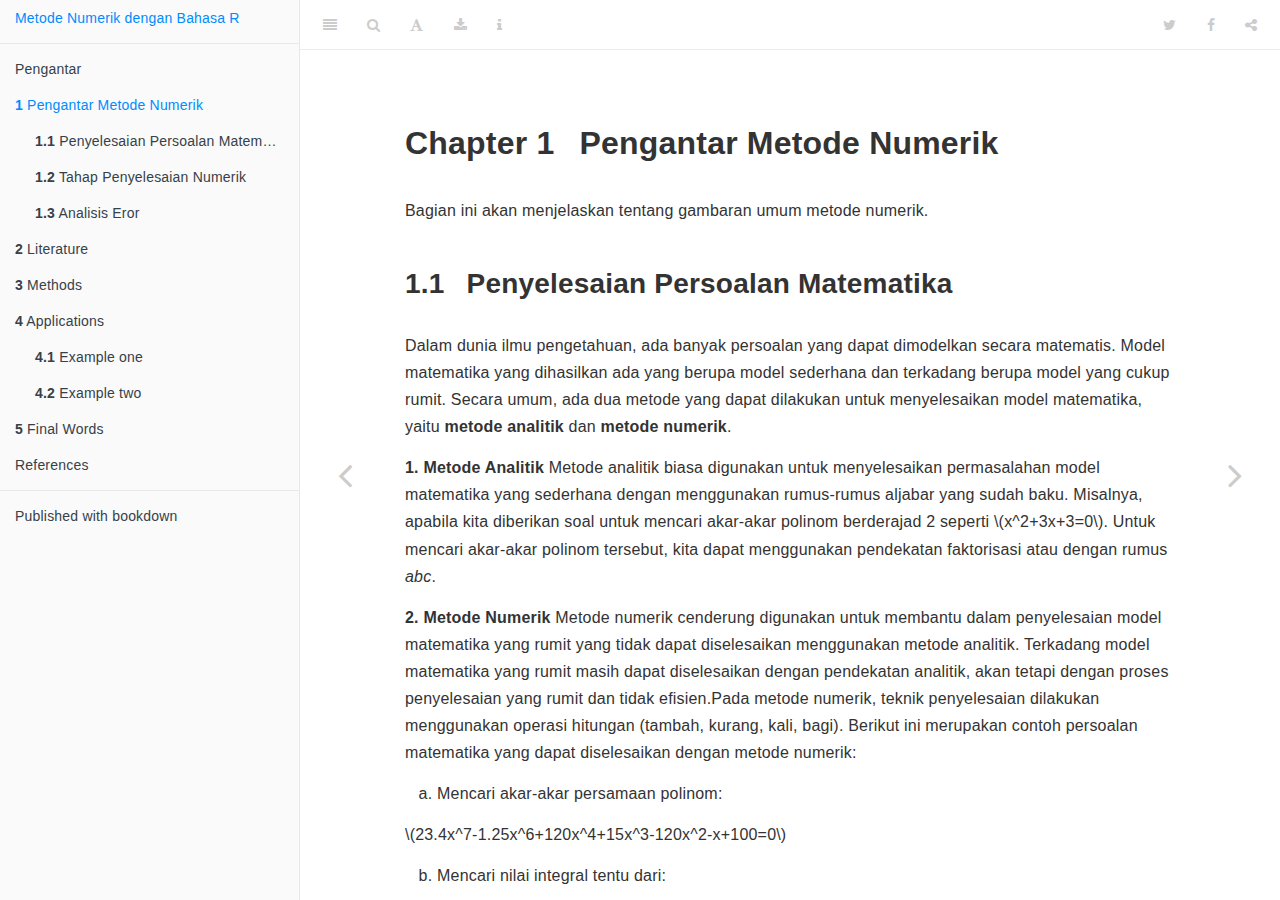
==== commit d3c79519: "Finishing Chapter 1" ====
--- a/Metode Numerik/_book/intro.html
+++ b/Metode Numerik/_book/intro.html
@@ -24,7 +24,7 @@
 <meta name="author" content="Tim Dosen Matematika Lanjut" />
 
 
-<meta name="date" content="2020-11-02" />
+<meta name="date" content="2020-11-03" />
 
   <meta name="viewport" content="width=device-width, initial-scale=1" />
   <meta name="apple-mobile-web-app-capable" content="yes" />
@@ -76,6 +76,7 @@
 <li class="chapter" data-level="1" data-path="intro.html"><a href="intro.html"><i class="fa fa-check"></i><b>1</b> Pengantar Metode Numerik</a><ul>
 <li class="chapter" data-level="1.1" data-path="intro.html"><a href="intro.html#penyelesaian-persoalan-matematika"><i class="fa fa-check"></i><b>1.1</b> Penyelesaian Persoalan Matematika</a></li>
 <li class="chapter" data-level="1.2" data-path="intro.html"><a href="intro.html#tahap-penyelesaian-numerik"><i class="fa fa-check"></i><b>1.2</b> Tahap Penyelesaian Numerik</a></li>
+<li class="chapter" data-level="1.3" data-path="intro.html"><a href="intro.html#analisis-eror"><i class="fa fa-check"></i><b>1.3</b> Analisis Eror</a></li>
 </ul></li>
 <li class="chapter" data-level="2" data-path="literature.html"><a href="literature.html"><i class="fa fa-check"></i><b>2</b> Literature</a></li>
 <li class="chapter" data-level="3" data-path="methods.html"><a href="methods.html"><i class="fa fa-check"></i><b>3</b> Methods</a></li>
@@ -180,6 +181,75 @@
 <li><p><em>Evaluasi</em></p>
 <p>Hasil yang telah diperoleh kemudian diinterpretasikan dengan menganalisis hasil keluaran program dan membandingkannya dengan prinsip dasar untuk memperkirakan kualitas solusi numerik yang dihasilkan.</p></li>
 </ol>
+</div>
+<div id="analisis-eror" class="section level2">
+<h2><span class="header-section-number">1.3</span> Analisis Eror</h2>
+<p>Dalam metode numerik, kita hanya mendapatkan solusi persalahan yang mendekati solusi sebenarnya sehingga solusi numerik disebut dengan <strong>solusi pendekatan</strong> atau <strong>solusi hampiran</strong> atau disebut pula dengan <em>(approximation)</em>. Solusi hampiran ini tidak persis tepat dengan solusi sebenarnya, sehingga terdapat selisih antara solusi hampiran dengan solusi sebenarnya. Selisih ini disebut dengan <strong>galat</strong> atau <strong>eror</strong>. Semakin kecil nilai eror, maka solusi numerik yang didapatkan akan semakin teliti.</p>
+<p>Pengukuran eror dapat dibagi menjadi dua, yaitu <em>eror absolut</em> dan <em>eror relatif</em>.</p>
+<ol style="list-style-type: decimal">
+<li><strong>Eror Absolut</strong></li>
+</ol>
+<p>Eror absolut atau eror mutlak merupakan selisih antara nilai sebenarnya <span class="math inline">\((x)\)</span> dengan nilai perkiraan <span class="math inline">\((x&#39;)\)</span>. Eror absolut dapat didefinisikan dalam persamaan <a href="intro.html#eq:erorAbsolut">(1.1)</a>:</p>
+<p><span class="math display" id="eq:erorAbsolut">\[\begin{equation*} 
+  \epsilon_{A} = \lvert x-x&#39; \rvert
+  \tag{1.1}
+\end{equation*}\]</span></p>
+<ol start="2" style="list-style-type: decimal">
+<li><strong>Eror Relatif</strong></li>
+</ol>
+<p>Eror relatif diperoleh dengan membagi selisih nilai sebenarnya <span class="math inline">\((x)\)</span> dan nilai perkiraan <span class="math inline">\((x&#39;)\)</span> dengan nilai sebenarnya. Persamaan eror relatif dapat didefinisikan sebagai <a href="intro.html#eq:erorRelatif1">(1.2)</a></p>
+<p><span class="math display" id="eq:erorRelatif1">\[\begin{equation*} 
+  \epsilon_{R} = \left| \frac{x-x&#39;}{x} \right|
+  \tag{1.2}
+\end{equation*}\]</span></p>
+<p>atau dalam persentase,</p>
+<p><span class="math display" id="eq:erorRelatif2">\[\begin{equation*} 
+  \epsilon_{R} = \left| \frac{x-x&#39;}{x} \times 100 \% \right|
+  \tag{1.3}
+\end{equation*}\]</span></p>
+<p>Galat relatif di atas dinormalkan terhadap nilai sebenarnya/nilai sejati, sehingga dapat disebut pula dengan <strong>galat relatif sejati</strong>.</p>
+<p>Dalam praktik di dunia nyata, kita tidak mengetahui nilai sebenarnya <span class="math inline">\((x)\)</span>, oleh karena itu nilai galat <span class="math inline">\((\epsilon)\)</span> sering dinormalkan terhadap solusi pendekatannya, sehingga galat relatifnya disebut dengan <strong>galat relatif pendekatan</strong>:</p>
+<p><span class="math display" id="eq:erorRelatif2">\[\begin{equation*} 
+  \epsilon_{R} = \left| \frac{\epsilon}{x&#39;} \right|
+  \tag{1.3}
+\end{equation*}\]</span></p>
+<p><strong>Contoh 1:</strong></p>
+<p>Misal diketahui nilai sejati adalah <span class="math inline">\(\frac{10}{3}\)</span> dan nilai pendekatan <span class="math inline">\(3.333\)</span>. Hitunglah:</p>
+<ol style="list-style-type: decimal">
+<li>Galat</li>
+<li>Galat absolut</li>
+<li>Galat relatif</li>
+<li>Galat relatif pendekatan</li>
+</ol>
+<p><strong>Solusi</strong></p>
+<ol style="list-style-type: decimal">
+<li>Galat = <span class="math inline">\(\frac{10}{3} - 3.333 = \frac{10}{3} - \frac{3333}{1000} = \frac{1}{3000} = 0.000333\)</span></li>
+<li>Galat absolut = <span class="math inline">\(\lvert 0.000333 \rvert = 0.000333\)</span></li>
+<li>Galat relatif = <span class="math inline">\(\frac{1/3000}{10/3} = \frac{1}{1000} = 0.0001\)</span></li>
+<li>Galat relatif pendekatan = <span class="math inline">\(\frac{1/3000}{3.333} = \frac{1}{9999}\)</span></li>
+</ol>
+<p>Perhitungan numerik yang menggunakan pendekatan <em>iterasi</em>, galat relatif pendekatan dihitung dengan persamaan</p>
+<p><span class="math display" id="eq:erorIterasi">\[\begin{equation*} 
+  \epsilon_{RA} = \left| \frac{x_{r+1}-x_{r}}{x_{r+1}} \right|
+  \tag{1.4}
+\end{equation*}\]</span></p>
+<p>di mana, <span class="math inline">\(x_{r+1}\)</span> merupakan nilai pendekatan iterasi saat ini dan <span class="math inline">\(x_{r}\)</span> merupakan nilai pendekatan iterasi sebelumnya.</p>
+<p>Proses iterasi ini akan dihentikan apabila <span class="math inline">\(\lvert \epsilon_{RA} \rvert &lt; \epsilon_{s}\)</span>, dengan <span class="math inline">\(\epsilon_{s}\)</span> adalah nilai tolerasnsi yang telah ditentukan. Nilai <span class="math inline">\(\epsilon_{s}\)</span> yang semakin kecil akan memberikan solusi yang semakin teliti, namun dengan iterasi yang semakin tinggi.</p>
+<p><strong>Contoh 2:</strong></p>
+<p>Diketahui prosedur iterasi pada persamaan berikut:</p>
+<p><span class="math display">\[\begin{equation*}
+    x_{r+1}=\frac{-x_{r}^3+3}{6}, r=0,1,2,3,\cdot
+\end{equation*}\]</span></p>
+<p>Misal diberikan <span class="math inline">\(x_{0}=0.5\)</span> dan toleransi <span class="math inline">\(\epsilon_{s} = 0.00001\)</span>, maka diperoleh iterasi sebagai berikut:</p>
+<p><span class="math display">\[\begin{equation*}
+   x_{0}=0.5 \\
+   x_{1}=0.4791667; \left| \epsilon_{RA}=\frac{x_{1}-x_{0}}{x_{1}} \right| = 0.043478 &gt; \epsilon_{s} \\
+   x_{2}=0.4816638; \left| \epsilon_{RA}=\frac{x_{2}-x_{1}}{x_{2}} \right| = 0.0051843 &gt; \epsilon_{s} \\
+   x_{3}=0.4813757; \left| \epsilon_{RA}=\frac{x_{3}-x_{2}}{x_{3}} \right| = 0.0005984 &gt; \epsilon_{s} \\
+   x_{4}=0.4814091; \left| \epsilon_{RA}=\frac{x_{4}-x_{3}}{x_{4}} \right| = 0.0000693 &gt; \epsilon_{s} \\
+   x_{5}=0.4814052; \left| \epsilon_{RA}=\frac{x_{5}-x_{4}}{x_{5}} \right| = 0.0000081 &lt; \epsilon_{s} \\
+\end{equation*}\]</span></p>
+<p>Pada iterasi ke-5, iterasi dihentikan karena <span class="math inline">\(\lvert \epsilon_{RA} \rvert &lt; \epsilon_{s}\)</span> sudah terpenuhi.</p>
 
 </div>
 </div>
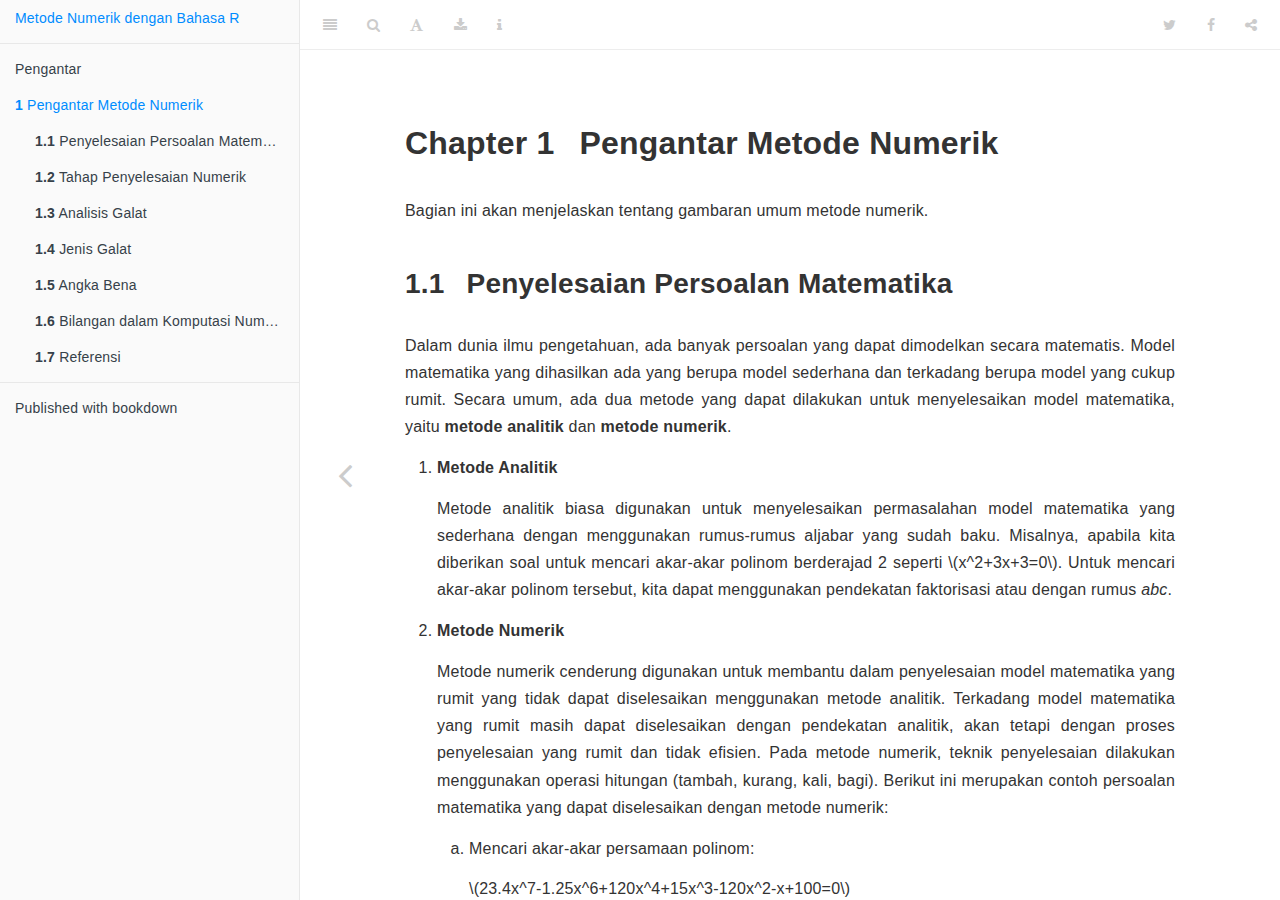
==== commit 9cca4f98: "Edit files" ====
--- a/Metode Numerik/_book/intro.html
+++ b/Metode Numerik/_book/intro.html
@@ -24,7 +24,7 @@
 <meta name="author" content="Tim Dosen Matematika Lanjut" />
 
 
-<meta name="date" content="2020-11-03" />
+<meta name="date" content="2020-11-13" />
 
   <meta name="viewport" content="width=device-width, initial-scale=1" />
   <meta name="apple-mobile-web-app-capable" content="yes" />
@@ -32,7 +32,7 @@
   
   
 <link rel="prev" href="index.html"/>
-<link rel="next" href="literature.html"/>
+
 <script src="libs/jquery-2.2.3/jquery.min.js"></script>
 <link href="libs/gitbook-2.6.7/css/style.css" rel="stylesheet" />
 <link href="libs/gitbook-2.6.7/css/plugin-table.css" rel="stylesheet" />
@@ -76,16 +76,15 @@
 <li class="chapter" data-level="1" data-path="intro.html"><a href="intro.html"><i class="fa fa-check"></i><b>1</b> Pengantar Metode Numerik</a><ul>
 <li class="chapter" data-level="1.1" data-path="intro.html"><a href="intro.html#penyelesaian-persoalan-matematika"><i class="fa fa-check"></i><b>1.1</b> Penyelesaian Persoalan Matematika</a></li>
 <li class="chapter" data-level="1.2" data-path="intro.html"><a href="intro.html#tahap-penyelesaian-numerik"><i class="fa fa-check"></i><b>1.2</b> Tahap Penyelesaian Numerik</a></li>
-<li class="chapter" data-level="1.3" data-path="intro.html"><a href="intro.html#analisis-eror"><i class="fa fa-check"></i><b>1.3</b> Analisis Eror</a></li>
+<li class="chapter" data-level="1.3" data-path="intro.html"><a href="intro.html#analisis-galat"><i class="fa fa-check"></i><b>1.3</b> Analisis Galat</a></li>
+<li class="chapter" data-level="1.4" data-path="intro.html"><a href="intro.html#jenis-galat"><i class="fa fa-check"></i><b>1.4</b> Jenis Galat</a></li>
+<li class="chapter" data-level="1.5" data-path="intro.html"><a href="intro.html#angka-bena"><i class="fa fa-check"></i><b>1.5</b> Angka Bena</a></li>
+<li class="chapter" data-level="1.6" data-path="intro.html"><a href="intro.html#bilangan-dalam-komputasi-numerik"><i class="fa fa-check"></i><b>1.6</b> Bilangan dalam Komputasi Numerik</a><ul>
+<li class="chapter" data-level="1.6.1" data-path="intro.html"><a href="intro.html#bilangan-titik-kambang-ternormalisasi"><i class="fa fa-check"></i><b>1.6.1</b> Bilangan titik kambang ternormalisasi</a></li>
+<li class="chapter" data-level="1.6.2" data-path="intro.html"><a href="intro.html#pembulatan-bilangan-titik-kambang"><i class="fa fa-check"></i><b>1.6.2</b> Pembulatan bilangan titik kambang</a></li>
 </ul></li>
-<li class="chapter" data-level="2" data-path="literature.html"><a href="literature.html"><i class="fa fa-check"></i><b>2</b> Literature</a></li>
-<li class="chapter" data-level="3" data-path="methods.html"><a href="methods.html"><i class="fa fa-check"></i><b>3</b> Methods</a></li>
-<li class="chapter" data-level="4" data-path="applications.html"><a href="applications.html"><i class="fa fa-check"></i><b>4</b> Applications</a><ul>
-<li class="chapter" data-level="4.1" data-path="applications.html"><a href="applications.html#example-one"><i class="fa fa-check"></i><b>4.1</b> Example one</a></li>
-<li class="chapter" data-level="4.2" data-path="applications.html"><a href="applications.html#example-two"><i class="fa fa-check"></i><b>4.2</b> Example two</a></li>
+<li class="chapter" data-level="1.7" data-path="intro.html"><a href="intro.html#referensi"><i class="fa fa-check"></i><b>1.7</b> Referensi</a></li>
 </ul></li>
-<li class="chapter" data-level="5" data-path="final-words.html"><a href="final-words.html"><i class="fa fa-check"></i><b>5</b> Final Words</a></li>
-<li class="chapter" data-level="" data-path="references.html"><a href="references.html"><i class="fa fa-check"></i>References</a></li>
 <li class="divider"></li>
 <li><a href="https://github.com/rstudio/bookdown" target="blank">Published with bookdown</a></li>
 
@@ -112,20 +111,18 @@
 <div id="penyelesaian-persoalan-matematika" class="section level2">
 <h2><span class="header-section-number">1.1</span> Penyelesaian Persoalan Matematika</h2>
 <p>Dalam dunia ilmu pengetahuan, ada banyak persoalan yang dapat dimodelkan secara matematis. Model matematika yang dihasilkan ada yang berupa model sederhana dan terkadang berupa model yang cukup rumit. Secara umum, ada dua metode yang dapat dilakukan untuk menyelesaikan model matematika, yaitu <strong>metode analitik</strong> dan <strong>metode numerik</strong>.</p>
-<p><strong>1. Metode Analitik</strong>
-Metode analitik biasa digunakan untuk menyelesaikan permasalahan model matematika yang sederhana dengan menggunakan rumus-rumus aljabar yang sudah baku.
-Misalnya, apabila kita diberikan soal untuk mencari akar-akar polinom berderajad 2 seperti <span class="math inline">\(x^2+3x+3=0\)</span>. Untuk mencari akar-akar polinom tersebut, kita dapat menggunakan pendekatan faktorisasi atau dengan rumus <em>abc</em>.</p>
-<p><strong>2. Metode Numerik</strong>
-Metode numerik cenderung digunakan untuk membantu dalam penyelesaian model matematika yang rumit yang tidak dapat diselesaikan menggunakan metode analitik. Terkadang model matematika yang rumit masih dapat diselesaikan dengan pendekatan analitik, akan tetapi dengan proses penyelesaian yang rumit dan tidak efisien.Pada metode numerik, teknik penyelesaian dilakukan menggunakan operasi hitungan (tambah, kurang, kali, bagi).
-Berikut ini merupakan contoh persoalan matematika yang dapat diselesaikan dengan metode numerik:</p>
+<ol style="list-style-type: decimal">
+<li><p><strong>Metode Analitik</strong></p>
+<p>Metode analitik biasa digunakan untuk menyelesaikan permasalahan model matematika yang sederhana dengan menggunakan rumus-rumus aljabar yang sudah baku. Misalnya, apabila kita diberikan soal untuk mencari akar-akar polinom berderajad 2 seperti <span class="math inline">\(x^2+3x+3=0\)</span>. Untuk mencari akar-akar polinom tersebut, kita dapat menggunakan pendekatan faktorisasi atau dengan rumus <em>abc</em>.</p></li>
+<li><p><strong>Metode Numerik</strong></p>
+<p>Metode numerik cenderung digunakan untuk membantu dalam penyelesaian model matematika yang rumit yang tidak dapat diselesaikan menggunakan metode analitik. Terkadang model matematika yang rumit masih dapat diselesaikan dengan pendekatan analitik, akan tetapi dengan proses penyelesaian yang rumit dan tidak efisien. Pada metode numerik, teknik penyelesaian dilakukan menggunakan operasi hitungan (tambah, kurang, kali, bagi). Berikut ini merupakan contoh persoalan matematika yang dapat diselesaikan dengan metode numerik:</p>
 <ol style="list-style-type: lower-alpha">
-<li>Mencari akar-akar persamaan polinom:</li>
-</ol>
-<p><span class="math inline">\(23.4x^7-1.25x^6+120x^4+15x^3-120x^2-x+100=0\)</span></p>
-<ol start="2" style="list-style-type: lower-alpha">
-<li>Mencari nilai integral tentu dari:</li>
-</ol>
-<p><span class="math inline">\(\int_{1.2}^{2.5} (\sqrt{(45.3e^{7x}+\frac{100}{x})^4}+\frac{4}{(x^2+1)} \,dx\)</span></p>
+<li><p>Mencari akar-akar persamaan polinom:</p>
+<p><span class="math inline">\(23.4x^7-1.25x^6+120x^4+15x^3-120x^2-x+100=0\)</span></p></li>
+<li><p>Mencari nilai integral tentu dari:</p>
+<p><span class="math inline">\(\int_{1.2}^{2.5} (\sqrt{(45.3e^{7x}+\frac{100}{x})^4}+\frac{4}{(x^2+1)} \,dx\)</span></p></li>
+</ol></li>
+</ol>
 <p><strong>Metode Analitik versus Metode Numerik</strong></p>
 <table style="width:100%;">
 <colgroup>
@@ -168,51 +165,51 @@
 <h2><span class="header-section-number">1.2</span> Tahap Penyelesaian Numerik</h2>
 <p>Penyelesaian persoalan dengan pendekatan numerik dapat dilakukan dengan enam tahap berikut:</p>
 <ol style="list-style-type: decimal">
-<li><p><em>Pemodelan</em></p>
+<li><p><strong>Pemodelan</strong></p>
 <p>Tahap pemodelan dilakukan dengan memodelkan permasalahan dari dunia nyata ke dalam persamaan matematika, seperti model linier atau non-linier.</p></li>
-<li><p><em>Penyederhanaan Model</em></p>
+<li><p><strong>Penyederhanaan Model</strong></p>
 <p>Pada tahap ini, dilakukan proses penyederhanaan model dari hasil pemodelan tahap pertama apabila model yang diperoleh masih terlalu rumit, seperti masih terdapat banyak variabel.</p></li>
-<li><p><em>Formulasi Numerik</em></p>
+<li><p><strong>Formulasi Numerik</strong></p>
 <p>Tahap formulasi numerik diimplementasikan dengan menentukan metode numerik yang akan dipakai secara bersama dengan analisis eror awal (berupa perkiraan eror, penentuan ukuran langkah, dsb.). Setelah itu, baru kemudian disusun algoritme berdasarkan metode numerik yang telah ditentukan.</p></li>
-<li><p><em>Pemrograman</em></p>
+<li><p><strong>Pemrograman</strong></p>
 <p>Hasil formulasi yang telah didapat kemudian diterjemahkan ke dalam bahasa pemrograman tertentu.</p></li>
-<li><p><em>Operasional</em></p>
+<li><p><strong>Operasional</strong></p>
 <p>Program komputer yang telah dibuat kemudian diujicobakan dengan data stimulasi dan hasilnya dievaluasi. Setelah diperloleh hasil yang telah sesuai, selanjutnya dioperasikan dengan data yang sebenarnya.</p></li>
-<li><p><em>Evaluasi</em></p>
+<li><p><strong>Evaluasi</strong></p>
 <p>Hasil yang telah diperoleh kemudian diinterpretasikan dengan menganalisis hasil keluaran program dan membandingkannya dengan prinsip dasar untuk memperkirakan kualitas solusi numerik yang dihasilkan.</p></li>
 </ol>
 </div>
-<div id="analisis-eror" class="section level2">
-<h2><span class="header-section-number">1.3</span> Analisis Eror</h2>
+<div id="analisis-galat" class="section level2">
+<h2><span class="header-section-number">1.3</span> Analisis Galat</h2>
 <p>Dalam metode numerik, kita hanya mendapatkan solusi persalahan yang mendekati solusi sebenarnya sehingga solusi numerik disebut dengan <strong>solusi pendekatan</strong> atau <strong>solusi hampiran</strong> atau disebut pula dengan <em>(approximation)</em>. Solusi hampiran ini tidak persis tepat dengan solusi sebenarnya, sehingga terdapat selisih antara solusi hampiran dengan solusi sebenarnya. Selisih ini disebut dengan <strong>galat</strong> atau <strong>eror</strong>. Semakin kecil nilai eror, maka solusi numerik yang didapatkan akan semakin teliti.</p>
-<p>Pengukuran eror dapat dibagi menjadi dua, yaitu <em>eror absolut</em> dan <em>eror relatif</em>.</p>
-<ol style="list-style-type: decimal">
-<li><strong>Eror Absolut</strong></li>
-</ol>
-<p>Eror absolut atau eror mutlak merupakan selisih antara nilai sebenarnya <span class="math inline">\((x)\)</span> dengan nilai perkiraan <span class="math inline">\((x&#39;)\)</span>. Eror absolut dapat didefinisikan dalam persamaan <a href="intro.html#eq:erorAbsolut">(1.1)</a>:</p>
+<p>Pengukuran galat dapat dibagi menjadi dua, yaitu <em>galat absolut</em> dan <em>galat relatif</em>.</p>
+<ol style="list-style-type: decimal">
+<li><p><strong>Galat Absolut</strong></p>
+<p>Galat absolut atau eror mutlak merupakan selisih antara nilai sebenarnya <span class="math inline">\((x)\)</span> dengan nilai perkiraan <span class="math inline">\((x&#39;)\)</span>. Galat absolut dapat didefinisikan dalam persamaan <a href="intro.html#eq:erorAbsolut">(1.1)</a>:</p></li>
+</ol>
 <p><span class="math display" id="eq:erorAbsolut">\[\begin{equation*} 
   \epsilon_{A} = \lvert x-x&#39; \rvert
   \tag{1.1}
 \end{equation*}\]</span></p>
 <ol start="2" style="list-style-type: decimal">
-<li><strong>Eror Relatif</strong></li>
-</ol>
-<p>Eror relatif diperoleh dengan membagi selisih nilai sebenarnya <span class="math inline">\((x)\)</span> dan nilai perkiraan <span class="math inline">\((x&#39;)\)</span> dengan nilai sebenarnya. Persamaan eror relatif dapat didefinisikan sebagai <a href="intro.html#eq:erorRelatif1">(1.2)</a></p>
+<li><p><strong>Galat Relatif</strong></p>
+<p>Galat relatif diperoleh dengan membagi selisih nilai sebenarnya <span class="math inline">\((x)\)</span> dan nilai perkiraan <span class="math inline">\((x&#39;)\)</span> dengan nilai sebenarnya. Persamaan galat relatif dapat didefinisikan sebagai <a href="intro.html#eq:erorRelatif1">(1.2)</a></p>
 <p><span class="math display" id="eq:erorRelatif1">\[\begin{equation*} 
-  \epsilon_{R} = \left| \frac{x-x&#39;}{x} \right|
-  \tag{1.2}
-\end{equation*}\]</span></p>
+   \epsilon_{R} = \left| \frac{x-x&#39;}{x} \right|
+    \tag{1.2}
+ \end{equation*}\]</span></p>
 <p>atau dalam persentase,</p>
 <p><span class="math display" id="eq:erorRelatif2">\[\begin{equation*} 
-  \epsilon_{R} = \left| \frac{x-x&#39;}{x} \times 100 \% \right|
-  \tag{1.3}
-\end{equation*}\]</span></p>
+   \epsilon_{R} = \left| \frac{x-x&#39;}{x} \times 100 \% \right|
+   \tag{1.3}
+ \end{equation*}\]</span></p>
 <p>Galat relatif di atas dinormalkan terhadap nilai sebenarnya/nilai sejati, sehingga dapat disebut pula dengan <strong>galat relatif sejati</strong>.</p>
 <p>Dalam praktik di dunia nyata, kita tidak mengetahui nilai sebenarnya <span class="math inline">\((x)\)</span>, oleh karena itu nilai galat <span class="math inline">\((\epsilon)\)</span> sering dinormalkan terhadap solusi pendekatannya, sehingga galat relatifnya disebut dengan <strong>galat relatif pendekatan</strong>:</p>
-<p><span class="math display" id="eq:erorRelatif2">\[\begin{equation*} 
-  \epsilon_{R} = \left| \frac{\epsilon}{x&#39;} \right|
-  \tag{1.3}
-\end{equation*}\]</span></p>
+<p><span class="math display" id="eq:erorRelatif3">\[\begin{equation*} 
+   \epsilon_{R} = \left| \frac{\epsilon}{x&#39;} \right|
+   \tag{1.4}
+ \end{equation*}\]</span></p></li>
+</ol>
 <p><strong>Contoh 1:</strong></p>
 <p>Misal diketahui nilai sejati adalah <span class="math inline">\(\frac{10}{3}\)</span> dan nilai pendekatan <span class="math inline">\(3.333\)</span>. Hitunglah:</p>
 <ol style="list-style-type: decimal">
@@ -231,14 +228,14 @@
 <p>Perhitungan numerik yang menggunakan pendekatan <em>iterasi</em>, galat relatif pendekatan dihitung dengan persamaan</p>
 <p><span class="math display" id="eq:erorIterasi">\[\begin{equation*} 
   \epsilon_{RA} = \left| \frac{x_{r+1}-x_{r}}{x_{r+1}} \right|
-  \tag{1.4}
+  \tag{1.5}
 \end{equation*}\]</span></p>
 <p>di mana, <span class="math inline">\(x_{r+1}\)</span> merupakan nilai pendekatan iterasi saat ini dan <span class="math inline">\(x_{r}\)</span> merupakan nilai pendekatan iterasi sebelumnya.</p>
-<p>Proses iterasi ini akan dihentikan apabila <span class="math inline">\(\lvert \epsilon_{RA} \rvert &lt; \epsilon_{s}\)</span>, dengan <span class="math inline">\(\epsilon_{s}\)</span> adalah nilai tolerasnsi yang telah ditentukan. Nilai <span class="math inline">\(\epsilon_{s}\)</span> yang semakin kecil akan memberikan solusi yang semakin teliti, namun dengan iterasi yang semakin tinggi.</p>
+<p>Proses iterasi ini akan dihentikan apabila <span class="math inline">\(\lvert \epsilon_{RA} \rvert &lt; \epsilon_{s}\)</span>, dengan <span class="math inline">\(\epsilon_{s}\)</span> adalah nilai toleransi yang telah ditentukan. Nilai <span class="math inline">\(\epsilon_{s}\)</span> yang semakin kecil akan memberikan solusi yang semakin teliti, namun dengan iterasi yang semakin tinggi.</p>
 <p><strong>Contoh 2:</strong></p>
 <p>Diketahui prosedur iterasi pada persamaan berikut:</p>
 <p><span class="math display">\[\begin{equation*}
-    x_{r+1}=\frac{-x_{r}^3+3}{6}, r=0,1,2,3,\cdot
+    x_{r+1}=\frac{-x_{r}^3+3}{6}, r=0,1,2,3,\ldots
 \end{equation*}\]</span></p>
 <p>Misal diberikan <span class="math inline">\(x_{0}=0.5\)</span> dan toleransi <span class="math inline">\(\epsilon_{s} = 0.00001\)</span>, maka diperoleh iterasi sebagai berikut:</p>
 <p><span class="math display">\[\begin{equation*}
@@ -250,6 +247,200 @@
    x_{5}=0.4814052; \left| \epsilon_{RA}=\frac{x_{5}-x_{4}}{x_{5}} \right| = 0.0000081 &lt; \epsilon_{s} \\
 \end{equation*}\]</span></p>
 <p>Pada iterasi ke-5, iterasi dihentikan karena <span class="math inline">\(\lvert \epsilon_{RA} \rvert &lt; \epsilon_{s}\)</span> sudah terpenuhi.</p>
+</div>
+<div id="jenis-galat" class="section level2">
+<h2><span class="header-section-number">1.4</span> Jenis Galat</h2>
+<ol style="list-style-type: decimal">
+<li><p><strong>Galat pemotongan</strong></p>
+<p>Galat pemotongan <em>(truncation error)</em> terjadi karena adanya pemotongan suatu proses matematika yang tak berhingga. Tipe galat pemotongan bergantung pada metode komputasi yang digunakan untuk pendekatan sehingga disebut juga galat metode.
+Misalnya, diketahui suatu Deret Taylor yang dipotong sampai suku orde ke-n:</p>
+<p><span class="math display">\[\begin{equation*}
+   f(x) \approx f(x_{0}+ \frac{x-x_{0}}{1!}f&#39;(x_{0}) +\frac{(x-x_{0})^2}{2!}f&#39;&#39;(x_{0}) + \ldots +             \frac{x-x_{0}^n}{n!}f^{n}(x_{0}) + R_{n}(x))
+ \end{equation*}\]</span></p>
+<p>yang mana <span class="math inline">\(R_{n}(x)\)</span> merupakan galat atau sisa (residu),</p>
+<p><span class="math display">\[\begin{equation*}
+    R_{n}(x) = \frac{(x-x_{0})^{n+1}}{(n+1)!}f^{n+1}(c) \:\:\:, x_{0}&lt;c&lt;x
+ \end{equation*}\]</span></p></li>
+<li><p><strong>Galat pembulatan</strong></p>
+<p>Galat pembulatan <em>(round-off error)</em> terjadi karena adanya keterbatasan bilangan yang dinyatakan dalam bentuk angka atau digit dalam aplikasi (mesin hitung dan komputer).</p>
+<p>Contoh: <span class="math inline">\(\frac{1}{3}\)</span> dinyatakan dalam <span class="math inline">\(0,333...3\)</span></p></li>
+<li><p><strong>Galat total</strong></p>
+<p>Galat total diperoleh dari jumlah antara galat pemotongan dan galat pembulatan.</p>
+<p>Contoh: <span class="math inline">\(cos(0,2) \approx 1-\frac{(0,2)^2}{2} + \frac{(0,2)^4}{24} \approx 0,980067\)</span></p>
+<p>Pada contoh, galat pemotongan terjadi karena kita menghampiri <span class="math inline">\(cos(0,2)\)</span> sampai dengan suku orde empat. Adapun galat pembulatan terjadi karena dilakukan pembulatan nilai hampiran ke dalam 7 digit bena.</p></li>
+</ol>
+</div>
+<div id="angka-bena" class="section level2">
+<h2><span class="header-section-number">1.5</span> Angka Bena</h2>
+<p><strong>Angka bena</strong> dapat didefinisikan sebagai angka penting dan memiliki makna yang dapat digunakan secara pasti.</p>
+<p><strong>Contoh:</strong></p>
+<p><span class="math inline">\(43,123\)</span> memiliki 5 angka bena (4,3,1,2,3)</p>
+<p><span class="math inline">\(0,1764\)</span> memiliki 4 angka bena (1,7,6,4)</p>
+<p><span class="math inline">\(0,0000012\)</span> memiliki 2 angka bena (1,2)</p>
+<p><span class="math inline">\(278,300\)</span> memiliki 6 angka bena (2,7,8,3,00)</p>
+<p><span class="math inline">\(270,0090\)</span> memiliki 7 angka bena (2,7,0,0,0,9,0)</p>
+<p><span class="math inline">\(0,0090\)</span> memiliki 2 angka bena (9 dan 0)</p>
+<p><span class="math inline">\(1360; 1,360; 0,001360\)</span> masing-masing memiliki 4 angka bena</p>
+<p>Jumlah angka bena dapat ditentukan berdasarkan pada jumlah digit <em>mantis</em>-nya.</p>
+<p><strong>Contoh:</strong></p>
+<p><span class="math inline">\(4,3123 \times 10^1\)</span> memiliki 5 angka bena</p>
+<p><span class="math inline">\(1,764 \times 10^{-1}\)</span> memiliki 4 angka bena</p>
+<p><span class="math inline">\(1,2 \times 10^{-6}\)</span> memiliki 2 angka bena</p>
+<p><span class="math inline">\(2,78300 \times 10^2\)</span> memiliki 6 angka bena</p>
+<p><span class="math inline">\(0,2700090 \times 10^3\)</span> memiliki 7 angka bena</p>
+<p><span class="math inline">\(9,0 \times 10^3\)</span> memiliki 2 angka bena</p>
+<p><span class="math inline">\(13,60 \times 10^2\)</span>; <span class="math inline">\(0,1360 \times 10^1\)</span>; <span class="math inline">\(1,360 \times 10^3\)</span> memiliki 4 angka bena</p>
+<p><span class="math inline">\(6,02 \times 10^{23}\)</span> memiliki 24 angka bena</p>
+<p><span class="math inline">\(1,5 \times 10^7\)</span> memiliki 8 angka bena</p>
+</div>
+<div id="bilangan-dalam-komputasi-numerik" class="section level2">
+<h2><span class="header-section-number">1.6</span> Bilangan dalam Komputasi Numerik</h2>
+<p>Dalam komputasi numerik, kita dapat membagi bilangan menjadi:</p>
+<ol style="list-style-type: decimal">
+<li>Bilangan bulat (integer)</li>
+<li>Bilangan pecahan (riil):
+<ol style="list-style-type: lower-alpha">
+<li>Bilangan titik tetap (fixed point)</li>
+<li>Bilangan titik kambang (floating point)</li>
+</ol></li>
+</ol>
+<p>Di sini kita akan memfokuskan pada pembahasan mengenai cara penyajian untuk bilangan riil.</p>
+<ol style="list-style-type: decimal">
+<li><p><strong>Bilangan titik tetap</strong></p>
+<p>Pada bilangan titik tetap, setiap bilangan akan disajikan dengan jumlah tempat desimal yang <em>tetap</em>.</p>
+<p>Contoh:</p>
+<p><span class="math display">\[\begin{equation*}
+ 62,358 \\
+
+ 0,013 \\
+
+ 1,000
+ \end{equation*}\]</span></p></li>
+<li><p><strong>Bilangan titik kambang</strong></p>
+<p>Secara umum, komputer menyimpan bilangan riil dengan format yang berbeda-beda yang disesuaikan dengan perangkat keras dan <em>compiler</em> bahasa pemrogramman yang digunakan. Bilangan riil dalam komputer biasa disajikan dalam format bilangan titik kambang. Bilangan titik kambang disajikan dengan cacah digit <em>berarti</em> yang sudah tetap. Digit <em>berarti</em> di sini merupakan angka bena yang sudah dijelaskan pada subbab sebelumnya.</p>
+<p>Contoh:</p>
+<p><span class="math display">\[\begin{equation*}
+ 0,6238 \times 10^3 \: \text{atau} \: 0,6238E+03\\
+
+ 0,1714 \times 10^{-13} \: \text{atau} \:0,1714E-13\\
+ \end{equation*}\]</span></p>
+<p>Penyajian bilangan titik kambang <span class="math inline">\(a\)</span> umumnya dituliskan sebagai berikut,</p>
+<p><span class="math display" id="eq:biltitikkambang">\[\begin{equation*}
+ a = \pm m \times B^p = \pm 0.d_{1}d_{2}d_{3} \ldots d_{n} \times B^p
+ \tag{1.6}
+ \end{equation*}\]</span></p>
+<p>Keterangan:</p>
+<p><span class="math inline">\(m\)</span> = mantisa, dengan <span class="math inline">\(d_{1}d_{2}d_{3} \ldots d_{n}\)</span> merupakan bit mantisa</p>
+<p><span class="math inline">\(B\)</span> = basis sistem bilangan yang digunakan (basis 2, basis 8, basis 10, dst)</p>
+<p><span class="math inline">\(P\)</span> = pangkat yang berupa bilangan bulat dengan nilai <span class="math inline">\(-P_{min}\)</span> hingga <span class="math inline">\(P_{maks}\)</span></p></li>
+</ol>
+<div id="bilangan-titik-kambang-ternormalisasi" class="section level3">
+<h3><span class="header-section-number">1.6.1</span> Bilangan titik kambang ternormalisasi</h3>
+<p>Penulisan bilangan titik kambang <a href="intro.html#eq:biltitikkambang">(1.6)</a> tidak bersifat unik disebabkan adanya beberapa model penyajian, yang mana dapat pula kita sajikan dalam bentuk,</p>
+<p><span class="math display" id="eq:biltitikkambang2">\[\begin{equation*}
+a = \pm (mb) \times B^{p-1}
+\tag{1.7}
+\end{equation*}\]</span></p>
+<p>Sebagai contoh, kita dapat menuliskan bilangan 341,9761 dengan beberapa cara berikut,</p>
+<p><span class="math display">\[\begin{equation*}
+  0,3419761 \times 10^3 \: \: \text{atau} \\
+  
+  \: \: 3,419761 \times 10^2 \: \: \text{atau} \\
+  
+  \: \: 0,03419761 \times 10^4 , \text{dan sebagainya}
+\end{equation*}\]</span></p>
+<p>Untuk menyeragamkan penyajian bilangan titik kambang, maka dilakukan normalisasi format titik kambang agar semua digit mantisa berupa angka bena. Oleh karena itu, bilangan titik kambang ternomalisasi harus memenuhi syarat bahwa digit mantisa yang pertama <span class="math inline">\((d_{1})\)</span> <em>tidak boleh</em> nol. Sehingga, penyajian bilangan titik kambang yang ternormalisasi adalah,</p>
+<p><span class="math display" id="eq:biltitikkambang3">\[\begin{equation*}
+a = \pm m \times B^p = \pm 0.d_{1}d_{2}d_{3} \ldots d_{n} \times B^p
+\tag{1.8}
+\end{equation*}\]</span></p>
+<p>dengan ketentuan <span class="math inline">\(1 \leq d_{1} \leq b-1\)</span> dan <span class="math inline">\(0 \leq d_{k} \leq B-1\)</span> untuk <span class="math inline">\(k &gt; 1\)</span>.</p>
+<ul>
+<li><p>Pada sistem desimal,</p>
+<p><span class="math inline">\(1 \leq d_{1} \leq 9\)</span> dan <span class="math inline">\(0 \leq d_{k} \leq 9\)</span></p></li>
+<li><p>Pada sistem biner</p>
+<p><span class="math inline">\(d_{1}=1\)</span> dan <span class="math inline">\(0 \leq d_{k} \leq 9\)</span></p></li>
+</ul>
+<p>Contoh:</p>
+<ol style="list-style-type: decimal">
+<li><span class="math inline">\(0,0987 \times 10^{-3}\)</span> dinormalisasikan menjadi <span class="math inline">\(0,987 \times 10^{-4}\)</span></li>
+<li><span class="math inline">\(0,00065430 \times 10^{6}\)</span> dinormalisasikan menjadi <span class="math inline">\(0,65430 \times 10^{3}\)</span></li>
+</ol>
+</div>
+<div id="pembulatan-bilangan-titik-kambang" class="section level3">
+<h3><span class="header-section-number">1.6.2</span> Pembulatan bilangan titik kambang</h3>
+<p>Teknik pembulatan yang biasa digunakan oleh komputer pada titik kambang yaitu:</p>
+<ol style="list-style-type: decimal">
+<li><p><strong>Pemenggalan <em>(chopping)</em> </strong></p>
+<p>Misalkan kita memiliki suatu bilangan riil positif sebagai berikut,</p>
+<p><span class="math inline">\(a = \pm 0.d_{1}d_{2}d_{3} \ldots d_{n}d_{n+1} \times 10^p\)</span></p>
+<p>Metode pemenggalan ini dilakukan dengan memotong digit <span class="math inline">\(d_{n}d_{n+1} \ldots\)</span> untuk menghasilkan bilangan titik kambang,</p>
+<p><span class="math inline">\(fl_{chop}(a) = \pm 0..d_{1}d_{2}d_{3} \ldots d_{n-1}d_{n} \times 10^p\)</span></p>
+<p>Contoh:</p>
+<p><span class="math inline">\(\pi = 0,314159265 \ldots \times 10^1\)</span> akan disimpan di dalam komputer dengan 5 digit <em>chopping</em> menjadi,</p>
+<p><span class="math inline">\(fl_{chop}(\pi) = 0,31415 \times 10^1 = 3.1415\)</span></p></li>
+<li><p><strong>Pembulatan ke digit terdekat <em>(in-rounding)</em> </strong></p>
+<p>Misalkan kita memiliki suatu bilangan riil positif sebagai berikut,</p>
+<p><span class="math inline">\(a = \pm 0.d_{1}d_{2}d_{3} \ldots d_{n}d_{n+1} \times 10^p\)</span></p>
+<p>maka bilangan <span class="math inline">\(a\)</span> dapat dibulatkan sampai <span class="math inline">\(n\)</span> digit,</p>
+<p><span class="math inline">\(fl_{round}(a) = \pm 0.d_{1}d_{2}d_{3} \ldots d_{n} \times 10^p\)</span></p>
+<p>dengan mengikuti kententuan berikut,</p>
+<ol style="list-style-type: lower-alpha">
+<li>Jika <span class="math inline">\(d_{n-1} &lt; 5\)</span> maka <span class="math inline">\(d_n\)</span></li>
+<li>Jika <span class="math inline">\(d_{n-1} &gt; 5\)</span> maka <span class="math inline">\(d_{n+1}\)</span></li>
+<li>Jika <span class="math inline">\(d_{n-1} = 5\)</span> dan <span class="math inline">\(n\)</span> bilangan genap maka <span class="math inline">\(d_{n}\)</span></li>
+<li>Jika <span class="math inline">\(d_{n-1} &lt; 5\)</span> dan <span class="math inline">\(n\)</span> bilangan ganjil maka <span class="math inline">\(d_{n+1}\)</span></li>
+</ol></li>
+</ol>
+<!-- ### Biner -->
+<!-- Komputer merepresentasikan suatu bilangan riil ke dalam sebuah representasi biner 64-digit. Berikut ini merupakan ilustrasi dari representasi biner 64-digit. -->
+<!-- \begin{equation*} -->
+<!--     \color{orange}{0}\; \color{blue}{10000000011}\; \color{red}{1011100100010000000000000000000000000000000000000000} -->
+<!-- \end{equation*} -->
+<!-- Representasi biner di atas dapat diformulasikan sebagai berikut, -->
+<!-- \begin{equation*} -->
+<!--     (-1)^{\color{orange}{s}} 2^{\color{blue}{c}-1023}(1+\color{red}{f}) -->
+<!-- \end{equation*} -->
+<!-- Dengan $\color{orange}s$ merupakan <span style="color:orange">bit pertama</span> yang mengindikasikan tanda, $\color{blue}c$ adalah <span style="color:blue">11-bit</span> yang disebut dengan karakteristik, dan $\color{red}f$ adalah <span style="color:red">52-bit</span> pecahan biner yang disebut dengan *mantissa*. -->
+<!-- **Contoh:** -->
+<!-- Diketahui representasi biner berikut, -->
+<!-- \begin{equation*} -->
+<!--     \color{orange}{0}\; \color{blue}{10000000011}\; \color{red}{1011100100010000000000000000000000000000000000000000} -->
+<!-- \end{equation*} -->
+<!-- Berdasarkan representasi tersebut, kita memiliki $\color{orange}{s=0}$ yang mengindikasikan bilangan positif. Adapun 11 bit selanjutnya $(\color{blue}{10000000011})$ mengindikasikan karakteristik, -->
+<!-- \begin{equation*} -->
+<!--     c=1\ldots 2^{10} + 0\ldots 2^9 + \dotsc + 0 \ldots 2^2 + 1\ldots 2^1 + 1 \ldots 2^0=1024+2+1=1027, -->
+<!-- \end{equation*} -->
+<!-- sehingga, $2^{1027-1023}=2^4$ -->
+<!-- Selanjutnya, 52 bits terakhir merupakan mantissa. -->
+<!-- \begin{equation*} -->
+<!--     f=1\ldots \left(\frac{1}{2}\right)^1 + 1\ldots \left(\frac{1}{2}\right)^3 + 1\ldots \left(\frac{1}{2}\right)^4 + 1\ldots \left(\frac{1}{2}\right)^5 + 1\ldots \left(\frac{1}{2}\right)^8 + -->
+<!--     1\ldots \left(\frac{1}{2}\right)^{12}. -->
+<!-- \end{equation*} -->
+<!-- Sehingga, -->
+<!-- \begin{align*} -->
+<!--     (-1)^s 2^{c-1023}(1+f)&=(-1)^0 2^{1027-1023}\left(1+\left( \frac{1}{2} + \frac{1}{8} + \frac{1}{16} + \frac{1}{32} + \frac{1}{256} + \frac{1}{4096}\right)\right) \\ -->
+<!--     &=27.56640625. -->
+<!-- \end{align*} -->
+<!-- Namun demikian, angka setelahnya yang paling kecil direpresentasikan sebagai berikut, -->
+<!-- \begin{equation*} -->
+<!--     0\; 10000000011\; 1011100100001111111111111111111111111111111111111111, -->
+<!-- \end{equation*} -->
+<!-- dan angka setelahnya yang paling besar adalah, -->
+<!-- \begin{equation*} -->
+<!--     0\; 10000000011\; 1011100100010000000000000000000000000000000000000001. -->
+<!-- \end{equation*} -->
+<!-- Hal tersebut berarti bahwa, -->
+<!-- ### Desimal -->
+</div>
+</div>
+<div id="referensi" class="section level2">
+<h2><span class="header-section-number">1.7</span> Referensi</h2>
+<ol style="list-style-type: decimal">
+<li>Munir, R. (2013). <strong>Metode Numerik Revisi ketiga</strong>. Informatika.</li>
+<li>Burden, Richard L and Faires, J. Douglas. (2010). <strong>Numerical Analysis Ninth Edition</strong>. Brooks/Cole, Cengage Learning.</li>
+<li>Scott, L. Ridgway. (2016). <strong>Numerical Analysys Second Edition</strong>. Princeton University Press.</li>
+</ol>
 
 </div>
 </div>
@@ -258,8 +449,8 @@
           </div>
         </div>
       </div>
-<a href="index.html" class="navigation navigation-prev " aria-label="Previous page"><i class="fa fa-angle-left"></i></a>
-<a href="literature.html" class="navigation navigation-next " aria-label="Next page"><i class="fa fa-angle-right"></i></a>
+<a href="index.html" class="navigation navigation-prev navigation-unique" aria-label="Previous page"><i class="fa fa-angle-left"></i></a>
+
     </div>
   </div>
 <script src="libs/gitbook-2.6.7/js/app.min.js"></script>
--- a/Metode Numerik/_book/style.css
+++ b/Metode Numerik/_book/style.css
@@ -1,3 +1,6 @@
+body{
+  text-align: justify;
+}
 p.caption {
   color: #777;
   margin-top: 10px;
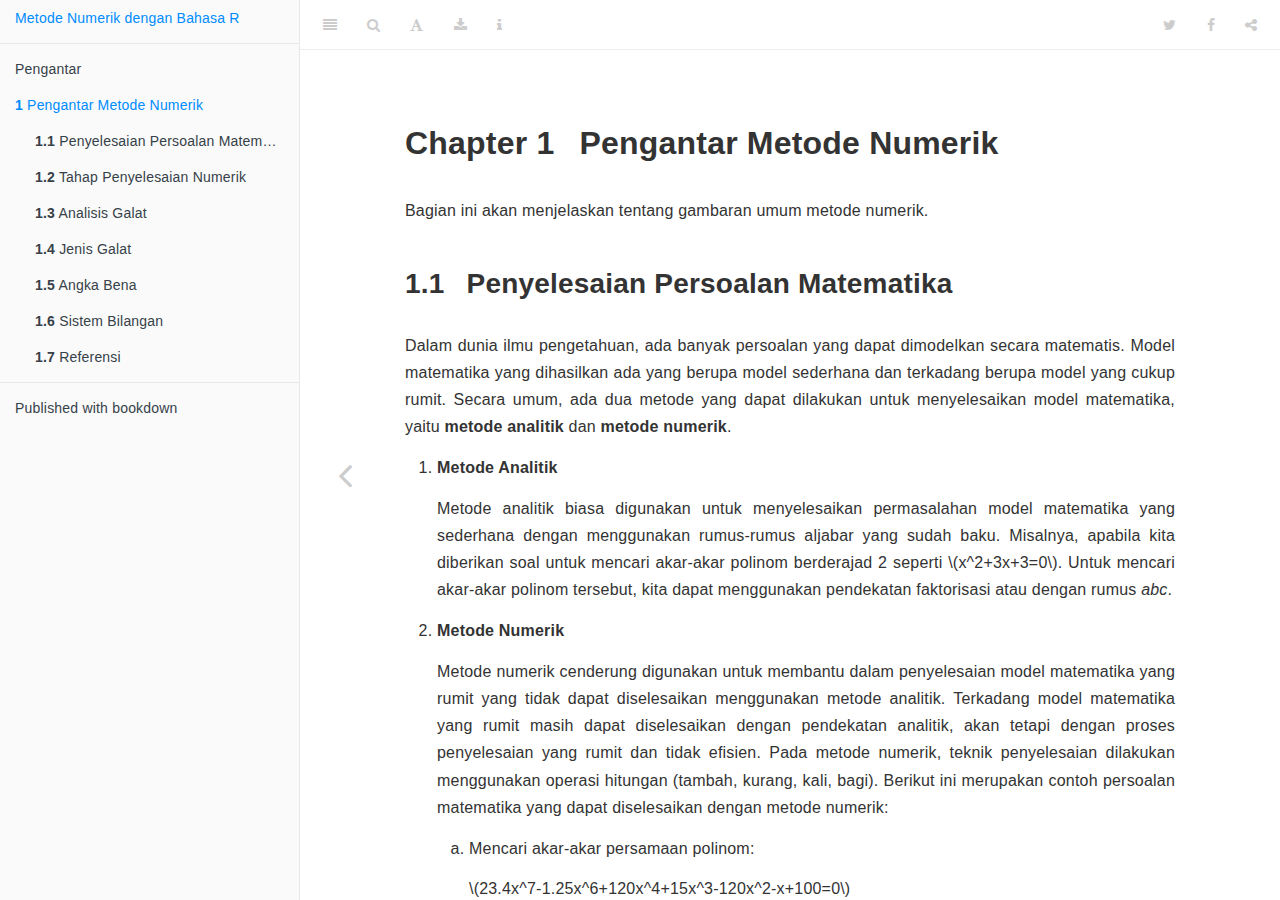
==== commit 0275093a: "Update content pengantar metode numerik" ====
--- a/Metode Numerik/_book/intro.html
+++ b/Metode Numerik/_book/intro.html
@@ -79,9 +79,10 @@
 <li class="chapter" data-level="1.3" data-path="intro.html"><a href="intro.html#analisis-galat"><i class="fa fa-check"></i><b>1.3</b> Analisis Galat</a></li>
 <li class="chapter" data-level="1.4" data-path="intro.html"><a href="intro.html#jenis-galat"><i class="fa fa-check"></i><b>1.4</b> Jenis Galat</a></li>
 <li class="chapter" data-level="1.5" data-path="intro.html"><a href="intro.html#angka-bena"><i class="fa fa-check"></i><b>1.5</b> Angka Bena</a></li>
-<li class="chapter" data-level="1.6" data-path="intro.html"><a href="intro.html#bilangan-dalam-komputasi-numerik"><i class="fa fa-check"></i><b>1.6</b> Bilangan dalam Komputasi Numerik</a><ul>
-<li class="chapter" data-level="1.6.1" data-path="intro.html"><a href="intro.html#bilangan-titik-kambang-ternormalisasi"><i class="fa fa-check"></i><b>1.6.1</b> Bilangan titik kambang ternormalisasi</a></li>
-<li class="chapter" data-level="1.6.2" data-path="intro.html"><a href="intro.html#pembulatan-bilangan-titik-kambang"><i class="fa fa-check"></i><b>1.6.2</b> Pembulatan bilangan titik kambang</a></li>
+<li class="chapter" data-level="1.6" data-path="intro.html"><a href="intro.html#sistem-bilangan"><i class="fa fa-check"></i><b>1.6</b> Sistem Bilangan</a><ul>
+<li class="chapter" data-level="1.6.1" data-path="intro.html"><a href="intro.html#biner"><i class="fa fa-check"></i><b>1.6.1</b> Biner</a></li>
+<li class="chapter" data-level="1.6.2" data-path="intro.html"><a href="intro.html#desimal"><i class="fa fa-check"></i><b>1.6.2</b> Desimal</a></li>
+<li class="chapter" data-level="1.6.3" data-path="intro.html"><a href="intro.html#aritmetika-bilangan-titik-kambang"><i class="fa fa-check"></i><b>1.6.3</b> Aritmetika bilangan titik kambang</a></li>
 </ul></li>
 <li class="chapter" data-level="1.7" data-path="intro.html"><a href="intro.html#referensi"><i class="fa fa-check"></i><b>1.7</b> Referensi</a></li>
 </ul></li>
@@ -293,145 +294,159 @@
 <p><span class="math inline">\(6,02 \times 10^{23}\)</span> memiliki 24 angka bena</p>
 <p><span class="math inline">\(1,5 \times 10^7\)</span> memiliki 8 angka bena</p>
 </div>
-<div id="bilangan-dalam-komputasi-numerik" class="section level2">
-<h2><span class="header-section-number">1.6</span> Bilangan dalam Komputasi Numerik</h2>
-<p>Dalam komputasi numerik, kita dapat membagi bilangan menjadi:</p>
-<ol style="list-style-type: decimal">
-<li>Bilangan bulat (integer)</li>
-<li>Bilangan pecahan (riil):
-<ol style="list-style-type: lower-alpha">
-<li>Bilangan titik tetap (fixed point)</li>
-<li>Bilangan titik kambang (floating point)</li>
-</ol></li>
-</ol>
-<p>Di sini kita akan memfokuskan pada pembahasan mengenai cara penyajian untuk bilangan riil.</p>
-<ol style="list-style-type: decimal">
-<li><p><strong>Bilangan titik tetap</strong></p>
-<p>Pada bilangan titik tetap, setiap bilangan akan disajikan dengan jumlah tempat desimal yang <em>tetap</em>.</p>
-<p>Contoh:</p>
-<p><span class="math display">\[\begin{equation*}
- 62,358 \\
-
- 0,013 \\
-
- 1,000
+<div id="sistem-bilangan" class="section level2">
+<h2><span class="header-section-number">1.6</span> Sistem Bilangan</h2>
+<div id="biner" class="section level3">
+<h3><span class="header-section-number">1.6.1</span> Biner</h3>
+<p>Komputer merepresentasikan suatu bilangan riil ke dalam sebuah representasi biner 64-digit. Berikut ini merupakan ilustrasi dari representasi biner 64-digit.</p>
+<p><span class="math display">\[\begin{equation*}
+    \color{orange}{0}\; \color{blue}{10000000011}\; \color{red}{1011100100010000000000000000000000000000000000000000}
+\end{equation*}\]</span></p>
+<p>Representasi biner di atas dapat diformulasikan sebagai berikut,</p>
+<p><span class="math display">\[\begin{equation*}
+    (-1)^{\color{orange}{s}} 2^{\color{blue}{c}-1023}(1+\color{red}{f})
+\end{equation*}\]</span></p>
+<p>Dengan <span class="math inline">\(\color{orange}s\)</span> merupakan <span style="color:orange">bit pertama</span> yang mengindikasikan tanda, <span class="math inline">\(\color{blue}c\)</span> adalah <span style="color:blue">11-bit</span> yang disebut dengan karakteristik, dan <span class="math inline">\(\color{red}f\)</span> adalah <span style="color:red">52-bit</span> pecahan biner yang disebut dengan <em>mantissa</em>.</p>
+<p><strong>Contoh:</strong></p>
+<p>Diketahui representasi biner berikut,
+<span class="math display">\[\begin{equation*}
+    \color{orange}{0}\; \color{blue}{10000000011}\; \color{red}{1011100100010000000000000000000000000000000000000000}
+\end{equation*}\]</span></p>
+<p>Berdasarkan representasi tersebut, kita memiliki <span class="math inline">\(\color{orange}{s=0}\)</span> yang mengindikasikan bilangan positif. Adapun 11 bit selanjutnya <span class="math inline">\((\color{blue}{10000000011})\)</span> mengindikasikan karakteristik,</p>
+<p><span class="math display">\[\begin{equation*}
+    c=1\cdot 2^{10} + 0\cdot 2^9 + \dotsc + 0 \cdot 2^2 + 1\cdot 2^1 + 1 \cdot 2^0=1024+2+1=1027,
+\end{equation*}\]</span></p>
+<p>sehingga, <span class="math inline">\(2^{1027-1023}=2^4\)</span></p>
+<p>Selanjutnya, 52 bits terakhir merupakan mantisa.</p>
+<p><span class="math display">\[\begin{equation*}
+    f=1\ldots \left(\frac{1}{2}\right)^1 + 1\ldots \left(\frac{1}{2}\right)^3 + 1\ldots \left(\frac{1}{2}\right)^4 + 1\ldots \left(\frac{1}{2}\right)^5 + 1\ldots \left(\frac{1}{2}\right)^8 +
+    1\ldots \left(\frac{1}{2}\right)^{12}.
+\end{equation*}\]</span></p>
+<p>Sehingga,</p>
+<p><span class="math display">\[\begin{align*}
+    (-1)^s 2^{c-1023}(1+f)&amp;=(-1)^0 2^{1027-1023}\left(1+\left( \frac{1}{2} + \frac{1}{8} + \frac{1}{16} + \frac{1}{32} + \frac{1}{256} + \frac{1}{4096}\right)\right) \\
+    &amp;=27.56640625.
+\end{align*}\]</span></p>
+<p>Namun demikian, angka mesin setelahnya yang paling kecil direpresentasikan sebagai berikut,
+<span class="math display">\[\begin{equation*}
+    0\; 10000000011\; 1011100100001111111111111111111111111111111111111111,
+\end{equation*}\]</span></p>
+<p>dan angka mesin setelahnya yang paling besar adalah,
+<span class="math display">\[\begin{equation*}
+    0\; 10000000011\; 1011100100010000000000000000000000000000000000000001.
+\end{equation*}\]</span></p>
+<p>Hal tersebut berarti bahwa, angka mesin pertama yang kita dapatkan tidak hanya merepresentasikan <span class="math inline">\(27,56640625\)</span>, namun juga setengah dari bilangan riil di antara <span class="math inline">\(27,56640625\)</span> dan angka mesin berikutnya yang terkecil, serta setengah dari angka di antara <span class="math inline">\(27,56640625\)</span> dan angka mesin berikutnya yang terbesar. Dengan kata lain, hal ini merepresentasikan bilangan riil apapun di dalam interval berikut,</p>
+<p><span class="math inline">\([27.5664062499999982236431605997495353221893310546875,\\ 27.5664062500000017763568394002504646778106689453125]\)</span></p>
+<p>Dalam hal ini, kita ketahui bahwa mesin tidak dapat secara tepat merepresentasikan bilangan riil yang sebenarnya.</p>
+<p>Bilangan positif paling kecil yang dinormalisasi yang dapat direpresentasikan memiliki <span class="math inline">\(s=0, \: c=1, \: \text{dan} \: f=0\)</span> yang ekuivalen dengan,</p>
+<p><span class="math display">\[\begin{equation*}
+        2^{-1022}\cdot (1+0) \approx 0.22251 \times 10^{-307}. 
+    \end{equation*}\]</span></p>
+<p>dengan demikian, angka berapapun yang kurang dari,</p>
+<p><span class="math display">\[\begin{equation*}
+  2^{-1022}\cdot(1+0)
+\end{equation*}\]</span></p>
+<p>akan menghasilkan keadaan <em>underflow</em> dan biasanya dinyatakan menjadi 0.</p>
+<p>dan bilangan positif ternormalisasi terbesar memiliki <span class="math inline">\(s=0, \: c=2046, \: \text{dan} \: f=1-2^{-52}\)</span> yang ekuivalen dengan,</p>
+<p><span class="math display">\[\begin{equation*}
+        2^{1023}\cdot (2-2^{-52}) \approx 0.17977 \times 10^{309}. 
+    \end{equation*}\]</span></p>
+<p>sehingga, angka berapapun yang lebih besar dari,</p>
+<p><span class="math display">\[\begin{equation*}
+        2^{1023}\cdot (2-2^{-52})
+    \end{equation*}\]</span></p>
+<p>akan menghasilkan keadaan <em>overflow</em> dan mengakibatkan proses perhitungan terhenti.</p>
+</div>
+<div id="desimal" class="section level3">
+<h3><span class="header-section-number">1.6.2</span> Desimal</h3>
+<p>Bilangan riil dalam komputer biasa disajikan dalam format bilangan titik kambang. Bilangan titik kambang disajikan dengan cacah digit <em>berarti</em> yang sudah tetap. Digit <em>berarti</em> di sini merupakan angka bena yang sudah dijelaskan pada subbab sebelumnya.</p>
+<p>Di sini, kita asumsikan bahwa bilangan dalam komputer disajikan dalam bilangan titik kambang ternomalisasi berikut,</p>
+<p><span class="math display">\[\begin{equation*}
+        \pm0.d_1d_2\dotsc d_k\times 10^n, \;\;\; 1\leq d_1\leq 9, \;\;\;\text{and}\;\;\; 0\leq d_i \leq 9.
+    \end{equation*}\]</span></p>
+<p>dengan <span class="math inline">\(d_{1}d_{2}d_{3} \ldots d_{k}\)</span> merupakan bit mantisa.</p>
+<p>Setiap bilangan real positif dalam interval yang diberikan oleh mesin dapat dinormalisasi menjadi,</p>
+<p><span class="math display">\[\begin{equation*}
+    y = 0.d_1d_2 \dotsc d_k d_{k+1} d_{k+2} \dotsc \times 10^n.
+\end{equation*}\]</span></p>
+<p>Bentuk bilangan titik kambang <span class="math inline">\(y\)</span>, dinotasikan sebagai <span class="math inline">\(fl(y)\)</span>, diperoleh dengan mengakhiri mantisa <span class="math inline">\(y\)</span> pada digit desimal <span class="math inline">\(k\)</span>. Secara umum, ada dua teknik yang biasa digunakan, yaitu <strong>pemenggalan <em>(chopping)</em> </strong> dan <strong>pembulatan <em>(rounding)</em> </strong>.</p>
+<ol style="list-style-type: decimal">
+<li><p><em>Pemenggalan</em></p>
+<p>Pemenggalan dilakukan dengan memenggal digit <span class="math inline">\(d_{k+1}d_{k+2}\)</span>, sehingga menghasilkan,</p>
+<p><span class="math display">\[\begin{equation*}
+     fl(y)=0.d_1d_2\dotsc d_k\times 10^n.
  \end{equation*}\]</span></p></li>
-<li><p><strong>Bilangan titik kambang</strong></p>
-<p>Secara umum, komputer menyimpan bilangan riil dengan format yang berbeda-beda yang disesuaikan dengan perangkat keras dan <em>compiler</em> bahasa pemrogramman yang digunakan. Bilangan riil dalam komputer biasa disajikan dalam format bilangan titik kambang. Bilangan titik kambang disajikan dengan cacah digit <em>berarti</em> yang sudah tetap. Digit <em>berarti</em> di sini merupakan angka bena yang sudah dijelaskan pada subbab sebelumnya.</p>
-<p>Contoh:</p>
-<p><span class="math display">\[\begin{equation*}
- 0,6238 \times 10^3 \: \text{atau} \: 0,6238E+03\\
-
- 0,1714 \times 10^{-13} \: \text{atau} \:0,1714E-13\\
+<li><p><em>Pembulatan</em></p>
+<p>Pembulatan dilakukan dengan menambahkan <span class="math inline">\(5 \times 10^{n-(k+1)}\)</span> terhadap <span class="math inline">\(y\)</span> kemudian selanjutnya dilakukan pemotongan untuk menghasilkan,</p>
+<p><span class="math display">\[\begin{equation*}
+     fl(y)=0.\delta_1\delta_2\dotsc\delta_k \times 10^n.
  \end{equation*}\]</span></p>
-<p>Penyajian bilangan titik kambang <span class="math inline">\(a\)</span> umumnya dituliskan sebagai berikut,</p>
-<p><span class="math display" id="eq:biltitikkambang">\[\begin{equation*}
- a = \pm m \times B^p = \pm 0.d_{1}d_{2}d_{3} \ldots d_{n} \times B^p
- \tag{1.6}
- \end{equation*}\]</span></p>
-<p>Keterangan:</p>
-<p><span class="math inline">\(m\)</span> = mantisa, dengan <span class="math inline">\(d_{1}d_{2}d_{3} \ldots d_{n}\)</span> merupakan bit mantisa</p>
-<p><span class="math inline">\(B\)</span> = basis sistem bilangan yang digunakan (basis 2, basis 8, basis 10, dst)</p>
-<p><span class="math inline">\(P\)</span> = pangkat yang berupa bilangan bulat dengan nilai <span class="math inline">\(-P_{min}\)</span> hingga <span class="math inline">\(P_{maks}\)</span></p></li>
-</ol>
-<div id="bilangan-titik-kambang-ternormalisasi" class="section level3">
-<h3><span class="header-section-number">1.6.1</span> Bilangan titik kambang ternormalisasi</h3>
-<p>Penulisan bilangan titik kambang <a href="intro.html#eq:biltitikkambang">(1.6)</a> tidak bersifat unik disebabkan adanya beberapa model penyajian, yang mana dapat pula kita sajikan dalam bentuk,</p>
-<p><span class="math display" id="eq:biltitikkambang2">\[\begin{equation*}
-a = \pm (mb) \times B^{p-1}
-\tag{1.7}
-\end{equation*}\]</span></p>
-<p>Sebagai contoh, kita dapat menuliskan bilangan 341,9761 dengan beberapa cara berikut,</p>
-<p><span class="math display">\[\begin{equation*}
-  0,3419761 \times 10^3 \: \: \text{atau} \\
-  
-  \: \: 3,419761 \times 10^2 \: \: \text{atau} \\
-  
-  \: \: 0,03419761 \times 10^4 , \text{dan sebagainya}
-\end{equation*}\]</span></p>
-<p>Untuk menyeragamkan penyajian bilangan titik kambang, maka dilakukan normalisasi format titik kambang agar semua digit mantisa berupa angka bena. Oleh karena itu, bilangan titik kambang ternomalisasi harus memenuhi syarat bahwa digit mantisa yang pertama <span class="math inline">\((d_{1})\)</span> <em>tidak boleh</em> nol. Sehingga, penyajian bilangan titik kambang yang ternormalisasi adalah,</p>
-<p><span class="math display" id="eq:biltitikkambang3">\[\begin{equation*}
-a = \pm m \times B^p = \pm 0.d_{1}d_{2}d_{3} \ldots d_{n} \times B^p
-\tag{1.8}
-\end{equation*}\]</span></p>
-<p>dengan ketentuan <span class="math inline">\(1 \leq d_{1} \leq b-1\)</span> dan <span class="math inline">\(0 \leq d_{k} \leq B-1\)</span> untuk <span class="math inline">\(k &gt; 1\)</span>.</p>
+<p>Dalam pembulatan, ada beberapa ketentuan, di antaranya:</p>
 <ul>
-<li><p>Pada sistem desimal,</p>
-<p><span class="math inline">\(1 \leq d_{1} \leq 9\)</span> dan <span class="math inline">\(0 \leq d_{k} \leq 9\)</span></p></li>
-<li><p>Pada sistem biner</p>
-<p><span class="math inline">\(d_{1}=1\)</span> dan <span class="math inline">\(0 \leq d_{k} \leq 9\)</span></p></li>
+<li>jika <span class="math inline">\(d_{k+1} \geq 5\)</span>, tambahkan 1 terhadap <span class="math inline">\(d_{k}\)</span> <em>(pembulatan ke atas/round up)</em></li>
+<li>jika <span class="math inline">\(d_{k+1} \leq 5\)</span>, lakukan pemotongan terhadap seluruh digit kecuali <span class="math inline">\(k\)</span> digit pertama <em>(pembulatan ke bawah/round down dan <span class="math inline">\(\delta_i=d\)</span>)</em></li>
+</ul></li>
+</ol>
+<p><strong>Contoh</strong></p>
+<p>Bilangan <span class="math inline">\(\pi\)</span> memiliki bentuk ekspansi desimal tak hingga sebagai berikut,</p>
+<p><span class="math inline">\(\pi = 3,14159265 \ldots\)</span></p>
+<p>yang mana dapat dituliskan ke dalam bentuk ternormalisasi</p>
+<p><span class="math inline">\(\pi = 0,314159265 \ldots \times 10^1\)</span></p>
+<p>Bentuk bilangan titik kambang <span class="math inline">\(\pi\)</span> dengan pemenggalan 5 digit adalah</p>
+<p><span class="math display">\[\begin{equation*}
+    fl(\pi)=0.31415 \times 10^1 = 3.1415.
+\end{equation*}\]</span></p>
+<p>Sedangkan Bentuk bilangan titik kambang <span class="math inline">\(\pi\)</span> dengan pembulatan 5 digit adalah <em>(perhatikan bahwa digit keenam dari ekspansi desimal <span class="math inline">\(\pi\)</span> adalah 9)</em></p>
+<p><span class="math display">\[\begin{equation*}
+    fl(\pi)=(0.31415 + 0.00001) \times 10^1 = 3.1416.
+\end{equation*}\]</span></p>
+</div>
+<div id="aritmetika-bilangan-titik-kambang" class="section level3">
+<h3><span class="header-section-number">1.6.3</span> Aritmetika bilangan titik kambang</h3>
+<p><strong>1. Penjumlahan</strong></p>
+<p><em>Contoh:</em></p>
+<p>Hitunglah <span class="math inline">\(x+y\)</span> jika diketahui <span class="math inline">\(x = 1,557\)</span> dan <span class="math inline">\(y=0,04381\)</span> dengan mantisa 4 digit (basis 10)!</p>
+<p><em>Solusi:</em></p>
+<p><span class="math display">\[\begin{align*}
+  0,1557 \times 10^1 + 0.4381 \times 10^{-1} &amp;= 0,1557 \times 10^1 + 0,004381 \times 10^1 \\
+  &amp;= 0,160081 \times 10^1
+  \end{align*}\]</span></p>
+<p><em>Pemenggalan/chopping</em> <span class="math inline">\(\rightarrow 0,1600 \times 10^1\)</span></p>
+<p><em>Pembulatan/rounding</em> <span class="math inline">\(\rightarrow 0,1601 \times 10^1\)</span></p>
+<p>Galat mutlak pemenggalan <span class="math inline">\(= \left| (0.160081 \times 10^1)-(0.1600 \times 10^1) \right| = 0.000081\)</span></p>
+<p>Galat mutlak pembulatan <span class="math inline">\(= \left| (0.160081 \times 10^1)-(0.1601 \times 10^1) \right| = 0.000019\)</span></p>
+<p><strong>2. Pengurangan</strong></p>
+<p><em>Contoh:</em></p>
+<p>Hitunglah <span class="math inline">\(0.56780 \times 10^5 - 0.56430 \times 10^5\)</span> (5 angka bena)!</p>
+<p><em>Solusi:</em></p>
+<p><span class="math inline">\(0.56780 \times 10^5 - 0.56430 \times 10^5 = 0.00350 \times 10^5\)</span></p>
+<p>Hasil dinormalisasi menjadi <span class="math inline">\(0.350 \times 10^3\)</span> dengan 3 angka bena.</p>
+<p><em>Chopping</em> <span class="math inline">\(\rightarrow 0.350 \times 10^3\)</span></p>
+<p><em>Rounding</em> <span class="math inline">\(\rightarrow 0.350 \times 10^3\)</span></p>
+<p><strong>3. Perkalian</strong></p>
+<p><em>Contoh:</em></p>
+<p>Hitung perkalian <span class="math inline">\(0,4652 \times 10^4\)</span> dengan <span class="math inline">\(0,1456 \times 10^{-1}\)</span> (4 angka bena)!</p>
+<p><em>Solusi:</em></p>
+<ul>
+<li>Kalikan mantis: <span class="math inline">\(0,4652 \times 0,1456 = 0,06773312\)</span></li>
+<li>Jumlahkan pangkat: <span class="math inline">\(4+(-1)=3\)</span></li>
+<li>Gabungkan mantis dengan pangkat: <span class="math inline">\(0,06773312 \times 10^3\)</span></li>
+<li>Normalisasi: <span class="math inline">\(0,6773312 \times 10^2\)</span></li>
+<li><em>Chopping</em> <span class="math inline">\(\rightarrow 0.6773 \times 10^2\)</span></li>
+<li><em>Rounding</em> <span class="math inline">\(\rightarrow 0.6773 \times 10^2\)</span></li>
 </ul>
-<p>Contoh:</p>
-<ol style="list-style-type: decimal">
-<li><span class="math inline">\(0,0987 \times 10^{-3}\)</span> dinormalisasikan menjadi <span class="math inline">\(0,987 \times 10^{-4}\)</span></li>
-<li><span class="math inline">\(0,00065430 \times 10^{6}\)</span> dinormalisasikan menjadi <span class="math inline">\(0,65430 \times 10^{3}\)</span></li>
-</ol>
-</div>
-<div id="pembulatan-bilangan-titik-kambang" class="section level3">
-<h3><span class="header-section-number">1.6.2</span> Pembulatan bilangan titik kambang</h3>
-<p>Teknik pembulatan yang biasa digunakan oleh komputer pada titik kambang yaitu:</p>
-<ol style="list-style-type: decimal">
-<li><p><strong>Pemenggalan <em>(chopping)</em> </strong></p>
-<p>Misalkan kita memiliki suatu bilangan riil positif sebagai berikut,</p>
-<p><span class="math inline">\(a = \pm 0.d_{1}d_{2}d_{3} \ldots d_{n}d_{n+1} \times 10^p\)</span></p>
-<p>Metode pemenggalan ini dilakukan dengan memotong digit <span class="math inline">\(d_{n}d_{n+1} \ldots\)</span> untuk menghasilkan bilangan titik kambang,</p>
-<p><span class="math inline">\(fl_{chop}(a) = \pm 0..d_{1}d_{2}d_{3} \ldots d_{n-1}d_{n} \times 10^p\)</span></p>
-<p>Contoh:</p>
-<p><span class="math inline">\(\pi = 0,314159265 \ldots \times 10^1\)</span> akan disimpan di dalam komputer dengan 5 digit <em>chopping</em> menjadi,</p>
-<p><span class="math inline">\(fl_{chop}(\pi) = 0,31415 \times 10^1 = 3.1415\)</span></p></li>
-<li><p><strong>Pembulatan ke digit terdekat <em>(in-rounding)</em> </strong></p>
-<p>Misalkan kita memiliki suatu bilangan riil positif sebagai berikut,</p>
-<p><span class="math inline">\(a = \pm 0.d_{1}d_{2}d_{3} \ldots d_{n}d_{n+1} \times 10^p\)</span></p>
-<p>maka bilangan <span class="math inline">\(a\)</span> dapat dibulatkan sampai <span class="math inline">\(n\)</span> digit,</p>
-<p><span class="math inline">\(fl_{round}(a) = \pm 0.d_{1}d_{2}d_{3} \ldots d_{n} \times 10^p\)</span></p>
-<p>dengan mengikuti kententuan berikut,</p>
-<ol style="list-style-type: lower-alpha">
-<li>Jika <span class="math inline">\(d_{n-1} &lt; 5\)</span> maka <span class="math inline">\(d_n\)</span></li>
-<li>Jika <span class="math inline">\(d_{n-1} &gt; 5\)</span> maka <span class="math inline">\(d_{n+1}\)</span></li>
-<li>Jika <span class="math inline">\(d_{n-1} = 5\)</span> dan <span class="math inline">\(n\)</span> bilangan genap maka <span class="math inline">\(d_{n}\)</span></li>
-<li>Jika <span class="math inline">\(d_{n-1} &lt; 5\)</span> dan <span class="math inline">\(n\)</span> bilangan ganjil maka <span class="math inline">\(d_{n+1}\)</span></li>
-</ol></li>
-</ol>
-<!-- ### Biner -->
-<!-- Komputer merepresentasikan suatu bilangan riil ke dalam sebuah representasi biner 64-digit. Berikut ini merupakan ilustrasi dari representasi biner 64-digit. -->
-<!-- \begin{equation*} -->
-<!--     \color{orange}{0}\; \color{blue}{10000000011}\; \color{red}{1011100100010000000000000000000000000000000000000000} -->
-<!-- \end{equation*} -->
-<!-- Representasi biner di atas dapat diformulasikan sebagai berikut, -->
-<!-- \begin{equation*} -->
-<!--     (-1)^{\color{orange}{s}} 2^{\color{blue}{c}-1023}(1+\color{red}{f}) -->
-<!-- \end{equation*} -->
-<!-- Dengan $\color{orange}s$ merupakan <span style="color:orange">bit pertama</span> yang mengindikasikan tanda, $\color{blue}c$ adalah <span style="color:blue">11-bit</span> yang disebut dengan karakteristik, dan $\color{red}f$ adalah <span style="color:red">52-bit</span> pecahan biner yang disebut dengan *mantissa*. -->
-<!-- **Contoh:** -->
-<!-- Diketahui representasi biner berikut, -->
-<!-- \begin{equation*} -->
-<!--     \color{orange}{0}\; \color{blue}{10000000011}\; \color{red}{1011100100010000000000000000000000000000000000000000} -->
-<!-- \end{equation*} -->
-<!-- Berdasarkan representasi tersebut, kita memiliki $\color{orange}{s=0}$ yang mengindikasikan bilangan positif. Adapun 11 bit selanjutnya $(\color{blue}{10000000011})$ mengindikasikan karakteristik, -->
-<!-- \begin{equation*} -->
-<!--     c=1\ldots 2^{10} + 0\ldots 2^9 + \dotsc + 0 \ldots 2^2 + 1\ldots 2^1 + 1 \ldots 2^0=1024+2+1=1027, -->
-<!-- \end{equation*} -->
-<!-- sehingga, $2^{1027-1023}=2^4$ -->
-<!-- Selanjutnya, 52 bits terakhir merupakan mantissa. -->
-<!-- \begin{equation*} -->
-<!--     f=1\ldots \left(\frac{1}{2}\right)^1 + 1\ldots \left(\frac{1}{2}\right)^3 + 1\ldots \left(\frac{1}{2}\right)^4 + 1\ldots \left(\frac{1}{2}\right)^5 + 1\ldots \left(\frac{1}{2}\right)^8 + -->
-<!--     1\ldots \left(\frac{1}{2}\right)^{12}. -->
-<!-- \end{equation*} -->
-<!-- Sehingga, -->
-<!-- \begin{align*} -->
-<!--     (-1)^s 2^{c-1023}(1+f)&=(-1)^0 2^{1027-1023}\left(1+\left( \frac{1}{2} + \frac{1}{8} + \frac{1}{16} + \frac{1}{32} + \frac{1}{256} + \frac{1}{4096}\right)\right) \\ -->
-<!--     &=27.56640625. -->
-<!-- \end{align*} -->
-<!-- Namun demikian, angka setelahnya yang paling kecil direpresentasikan sebagai berikut, -->
-<!-- \begin{equation*} -->
-<!--     0\; 10000000011\; 1011100100001111111111111111111111111111111111111111, -->
-<!-- \end{equation*} -->
-<!-- dan angka setelahnya yang paling besar adalah, -->
-<!-- \begin{equation*} -->
-<!--     0\; 10000000011\; 1011100100010000000000000000000000000000000000000001. -->
-<!-- \end{equation*} -->
-<!-- Hal tersebut berarti bahwa, -->
-<!-- ### Desimal -->
+<p><strong>4. Pembagian</strong></p>
+<p><em>Contoh:</em></p>
+<p>Hitung pembagian <span class="math inline">\(0,8675 \times 10^{-4}\)</span> dengan <span class="math inline">\(0,2543 \times 10{-2}\)</span> (4 angka bena)!</p>
+<p><em>Solusi:</em></p>
+<ul>
+<li>Bagi mantis: <span class="math inline">\(0,8675 \times 0,2543 = 3,4113252\)</span></li>
+<li>Kurangkan pangkat: <span class="math inline">\(-4+(-2)=-2\)</span></li>
+<li>Gabungkan mantis dengan pangkat: <span class="math inline">\(3,4113252 \times 10^{-2}\)</span></li>
+<li>Normalisasi: <span class="math inline">\(0,34113252 \times 10^{-1}\)</span></li>
+<li><em>Chopping</em> <span class="math inline">\(\rightarrow 0.3411 \times 10^{-1}\)</span></li>
+<li><em>Rounding</em> <span class="math inline">\(\rightarrow 0.3411 \times 10^{-1}\)</span></li>
+</ul>
 </div>
 </div>
 <div id="referensi" class="section level2">
